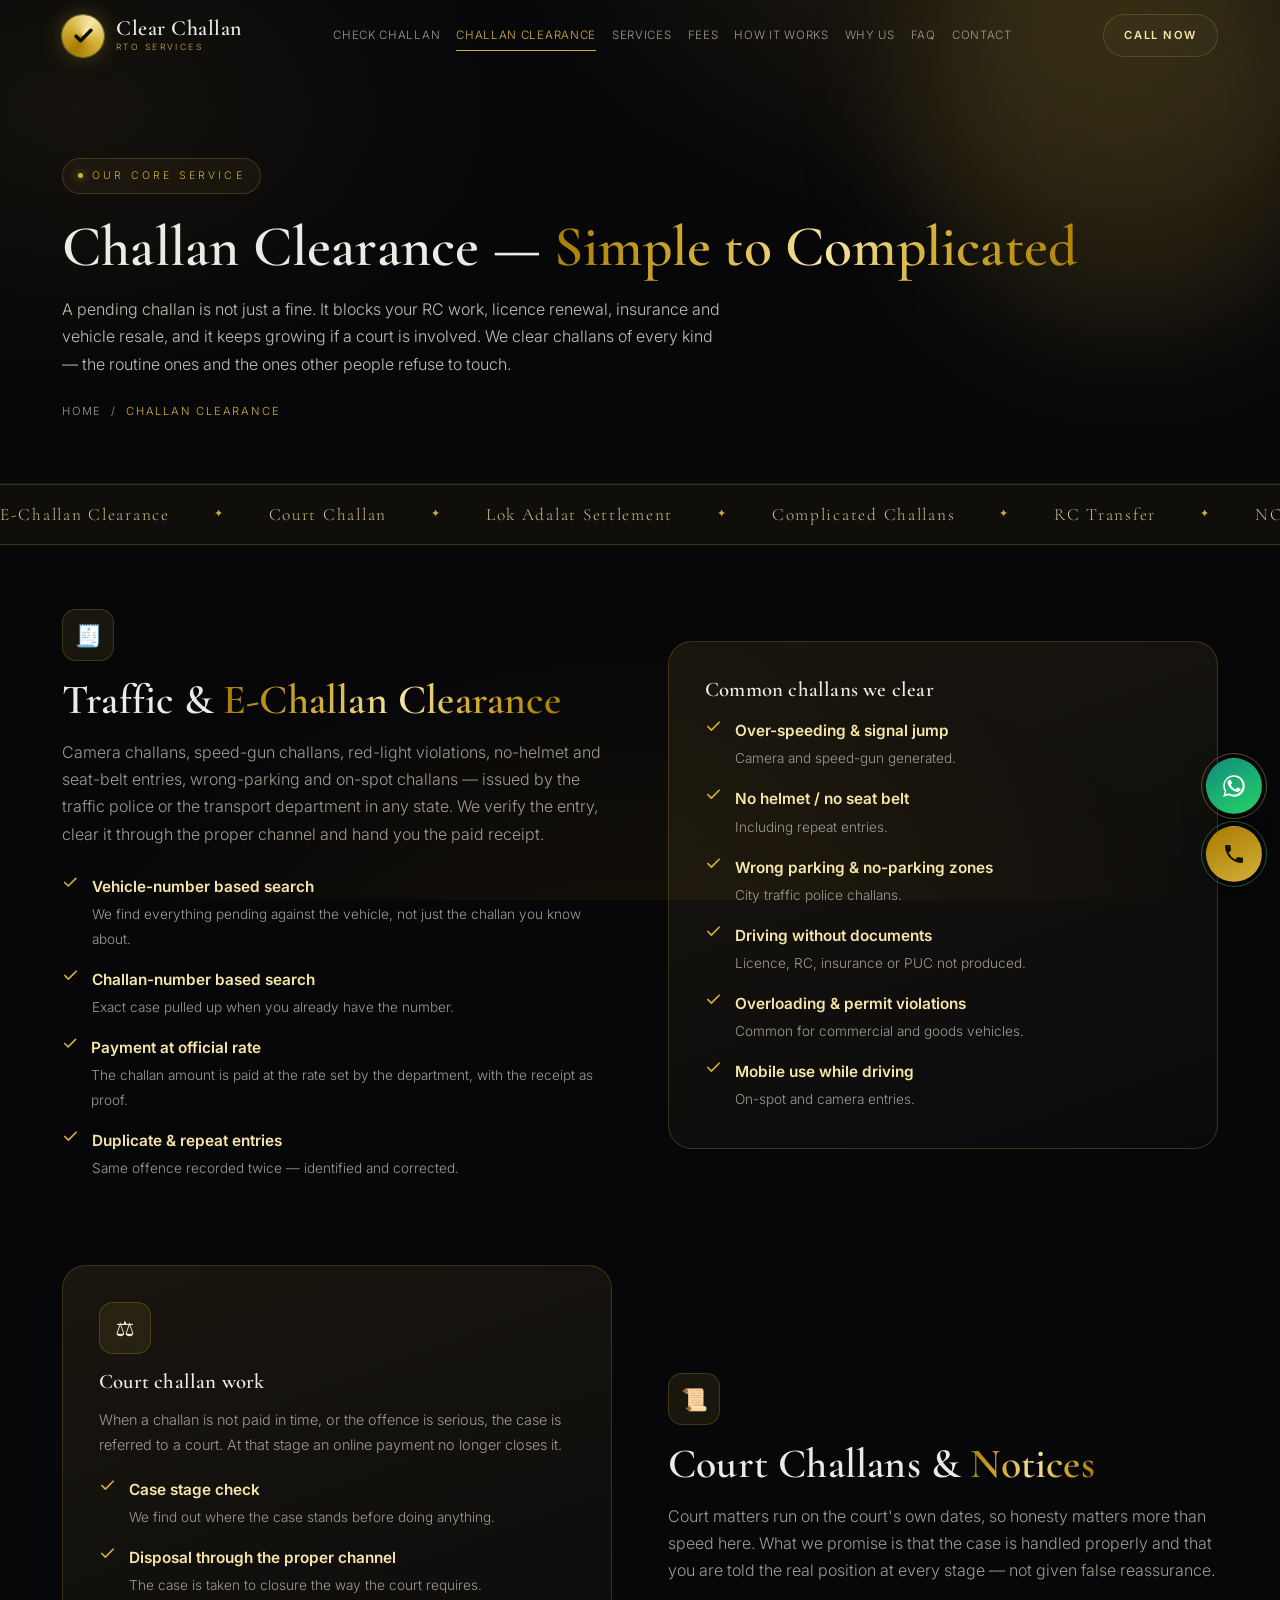
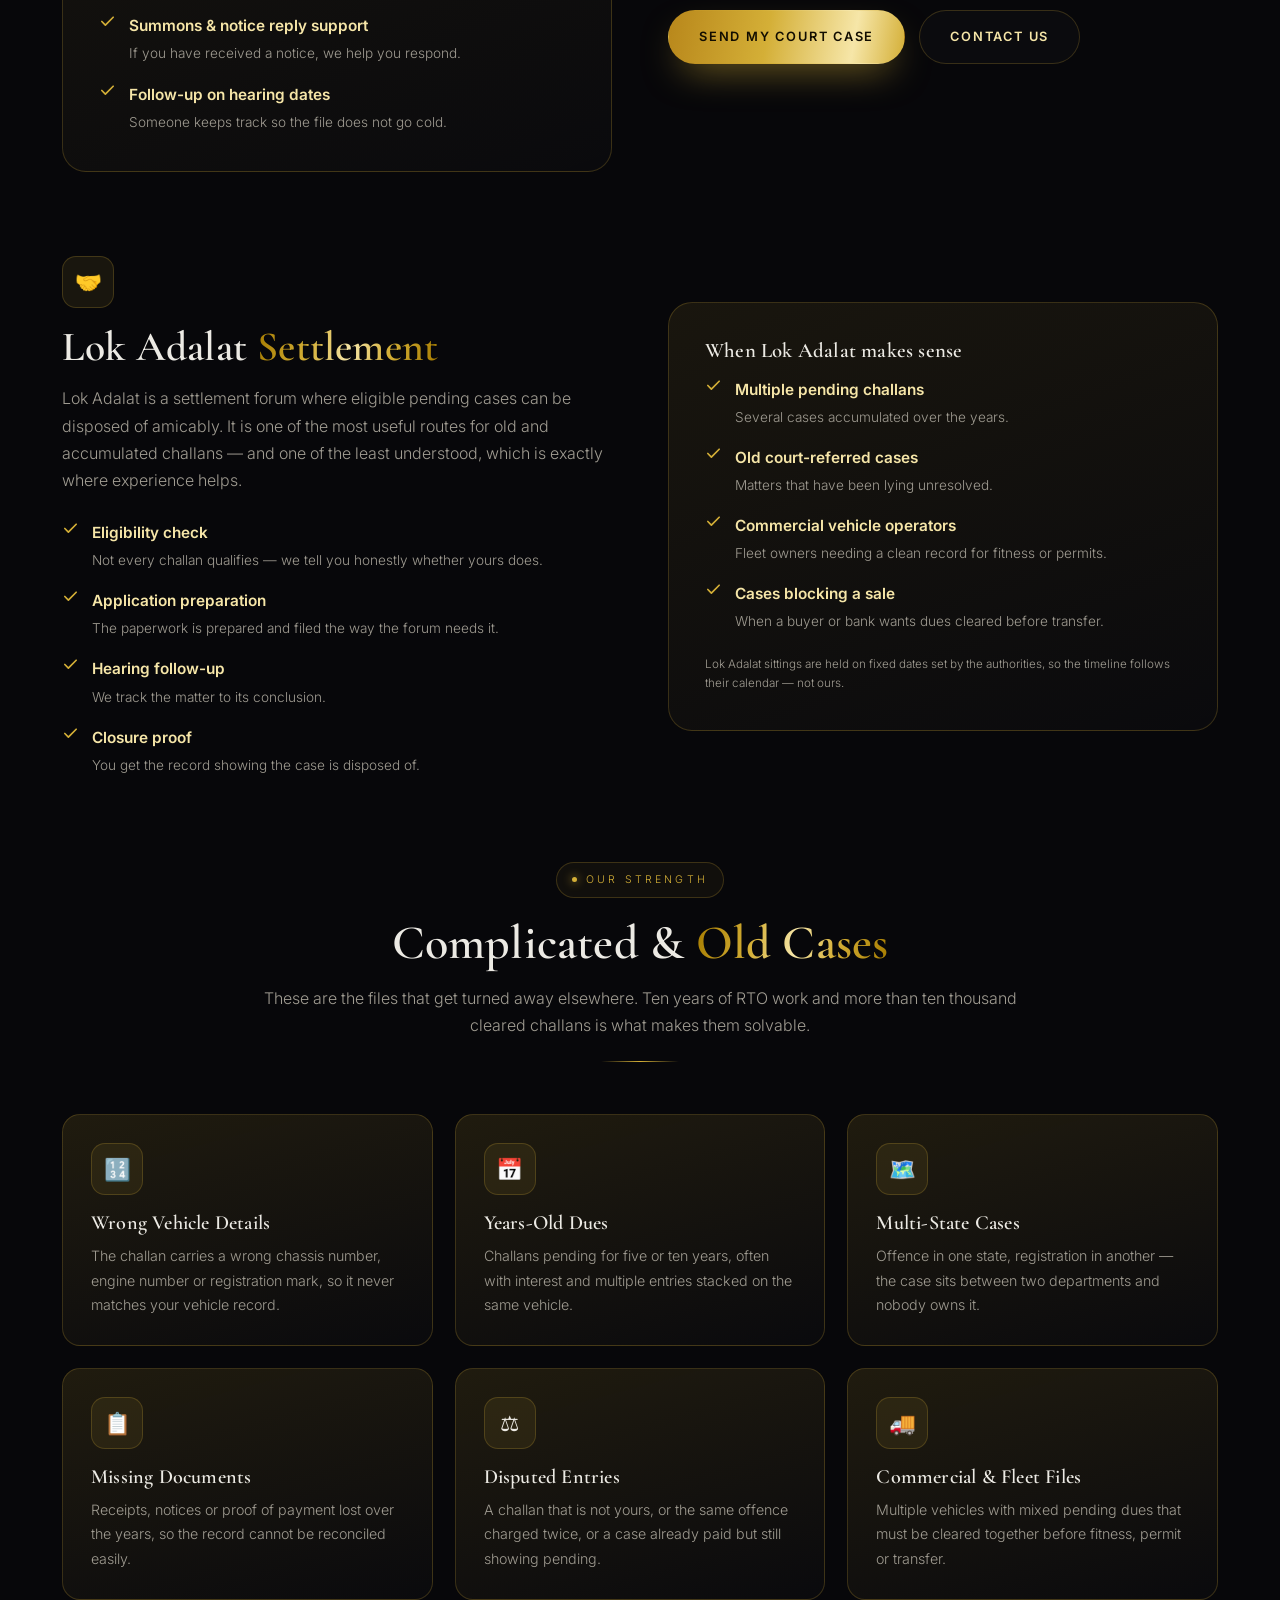
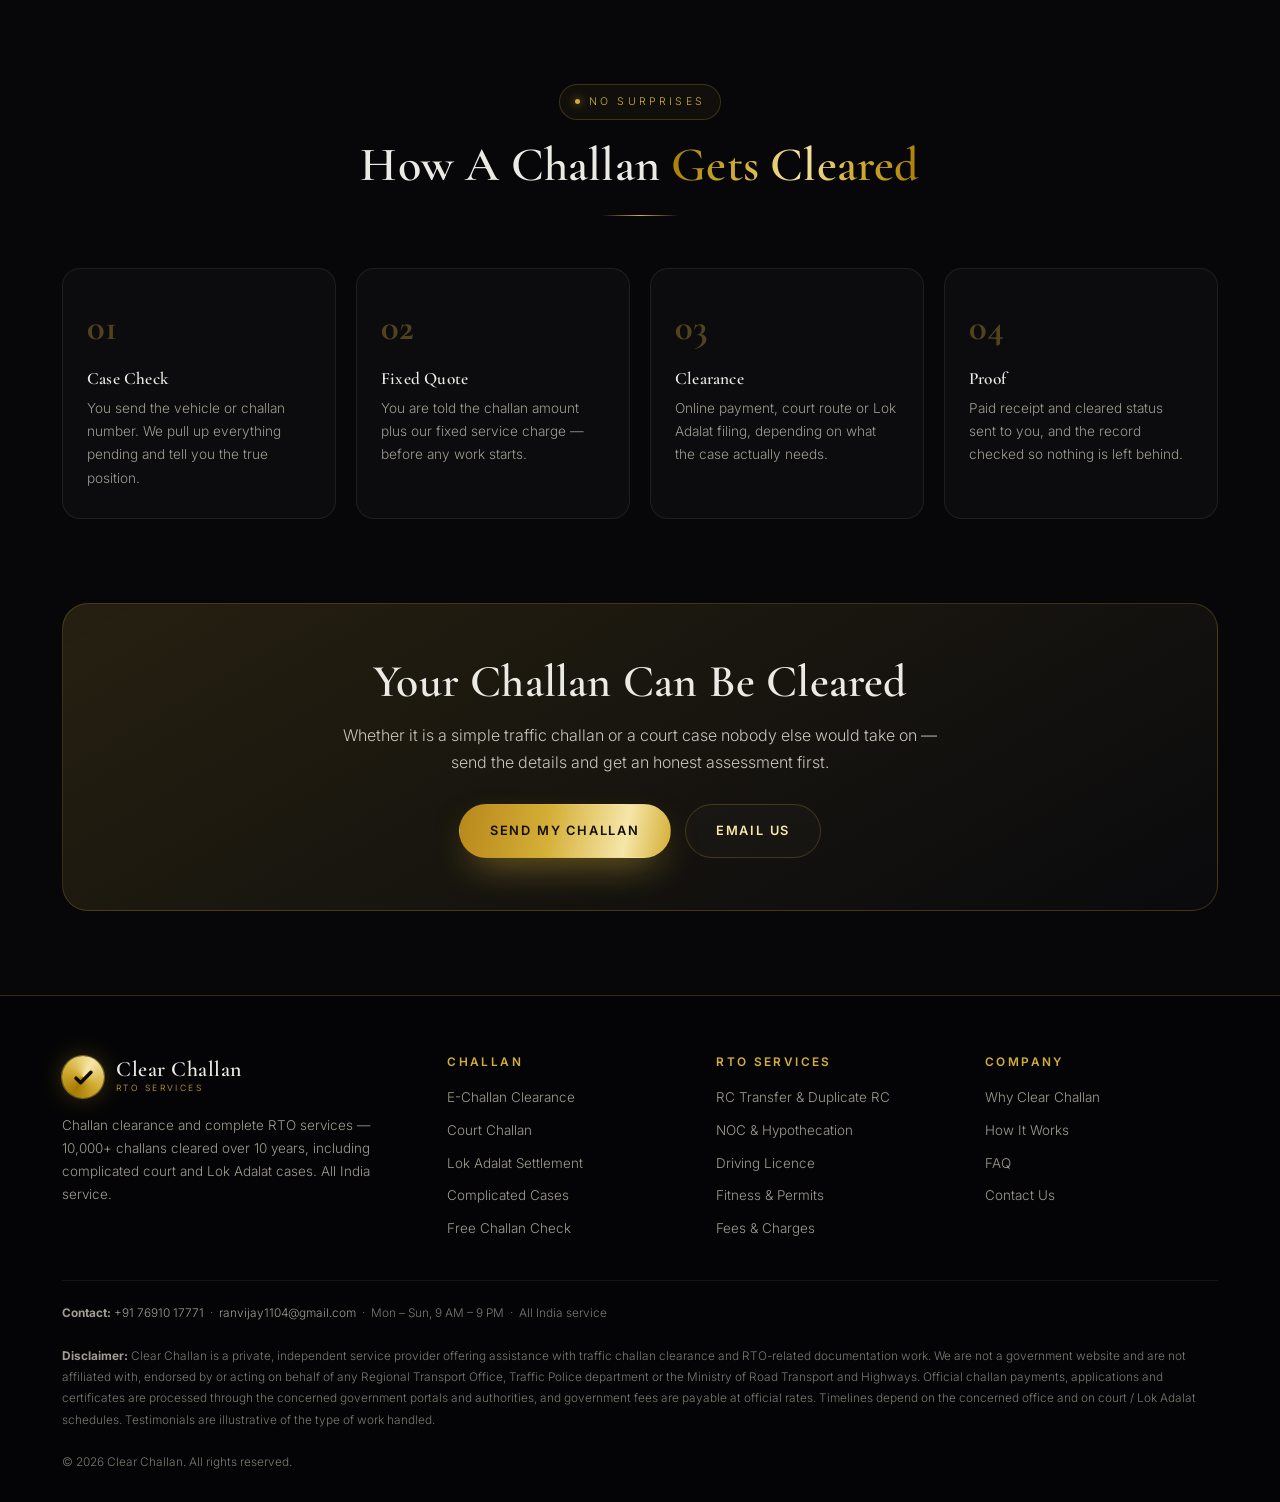
==== challan-clearance.html @ 5da93c41 "Add files via upload" ====
<!DOCTYPE html>
<html lang="en">
<head>
<meta charset="UTF-8" />
<meta name="viewport" content="width=device-width, initial-scale=1.0" />
<title>Challan Clearance — E-Challan, Court & Lok Adalat Challans | Clear Challan</title>
<meta name="description" content="Challan clearance specialists: traffic e-challan, court challans, Lok Adalat settlement and complicated old or multi-state challans. 10,000+ challans cleared over 10 years. All India service." />
<link rel="preconnect" href="https://fonts.googleapis.com">
<link rel="preconnect" href="https://fonts.gstatic.com" crossorigin>
<link href="https://fonts.googleapis.com/css2?family=Cormorant+Garamond:wght@500;600;700&family=Inter:wght@300;400;500;600;700&display=swap" rel="stylesheet">
<link rel="icon" href="data:image/svg+xml,<svg xmlns='http://www.w3.org/2000/svg' viewBox='0 0 100 100'><circle cx='50' cy='50' r='46' fill='%23d4af37'/><path d='M28 52l15 15 29-32' stroke='%230d0a00' stroke-width='11' fill='none' stroke-linecap='round' stroke-linejoin='round'/></svg>">
<link rel="stylesheet" href="style.css">
<script>document.documentElement.classList.add('js');</script>
</head>
<body>

<header id="top">
  <div class="wrap nav">
    <a class="brand" href="index.html" aria-label="Clear Challan home">
      <div class="seal"><svg viewBox="0 0 24 24" aria-hidden="true"><path d="M4.2 12.7l4.8 4.8L19.8 6.5" stroke="#0d0a00" stroke-width="3.6" fill="none" stroke-linecap="round" stroke-linejoin="round"/></svg></div>
      <div><b>Clear Challan</b><small>RTO Services</small></div>
    </a>
    <nav class="nav-links" id="menu"><a href="check-challan.html">Check Challan</a><a href="challan-clearance.html" class="active">Challan Clearance</a><a href="services.html">Services</a><a href="fees.html">Fees</a><a href="how-it-works.html">How It Works</a><a href="why-us.html">Why Us</a><a href="faq.html">FAQ</a><a href="contact.html">Contact</a></nav>
    <div class="nav-cta">
      <a class="btn btn-ghost btn-sm" href="tel:+917691017771">Call Now</a>
      <button class="burger" id="burger" aria-label="Open menu" aria-expanded="false"><span></span><span></span><span></span></button>
    </div>
  </div>
</header>

<section class="page-head">
  <div class="orb a"></div>
  <div class="wrap">
    <span class="eyebrow rv"><i></i>Our Core Service</span>
    <h1 class="rv d1">Challan Clearance — <span class="gold">Simple to Complicated</span></h1>
    <p class="rv d2">A pending challan is not just a fine. It blocks your RC work, licence renewal, insurance and vehicle resale, and it keeps growing if a court is involved. We clear challans of every kind — the routine ones and the ones other people refuse to touch.</p>
    <div class="crumb rv d3"><a href="index.html">Home</a> / <span>Challan Clearance</span></div>
  </div>
</section>
<div class="marquee"><div class="marquee-track"><span>E-Challan Clearance</span><span>Court Challan</span><span>Lok Adalat Settlement</span><span>Complicated Challans</span><span>RC Transfer</span><span>NOC</span><span>Hypothecation Removal</span><span>DL Renewal</span><span>HSRP</span><span>Fitness</span><span>Permits</span><span>Address Change</span><span>Duplicate RC</span><span>Fancy Number</span><span>Road Tax</span><span>E-Challan Clearance</span><span>Court Challan</span><span>Lok Adalat Settlement</span><span>Complicated Challans</span><span>RC Transfer</span><span>NOC</span><span>Hypothecation Removal</span><span>DL Renewal</span><span>HSRP</span><span>Fitness</span><span>Permits</span><span>Address Change</span><span>Duplicate RC</span><span>Fancy Number</span><span>Road Tax</span></div></div>

<section id="traffic" style="padding-top:64px">
  <div class="wrap split">
    <div class="rv">
      <div class="ico">&#129534;</div>
      <h2 style="font-size:clamp(1.7rem,3.8vw,2.6rem);margin:14px 0 14px">Traffic &amp; <span class="gold">E-Challan Clearance</span></h2>
      <p style="color:var(--muted)">Camera challans, speed-gun challans, red-light violations, no-helmet and seat-belt entries, wrong-parking and on-spot challans — issued by the traffic police or the transport department in any state. We verify the entry, clear it through the proper channel and hand you the paid receipt.</p>
      <ul class="tick" style="margin-top:26px">
        <li><svg width="17" height="17" viewBox="0 0 24 24" fill="none"><path d="M20 6L9 17l-5-5" stroke="#d4af37" stroke-width="2.4" stroke-linecap="round" stroke-linejoin="round"/></svg><div><b>Vehicle-number based search</b><span>We find everything pending against the vehicle, not just the challan you know about.</span></div></li>
        <li><svg width="17" height="17" viewBox="0 0 24 24" fill="none"><path d="M20 6L9 17l-5-5" stroke="#d4af37" stroke-width="2.4" stroke-linecap="round" stroke-linejoin="round"/></svg><div><b>Challan-number based search</b><span>Exact case pulled up when you already have the number.</span></div></li>
        <li><svg width="17" height="17" viewBox="0 0 24 24" fill="none"><path d="M20 6L9 17l-5-5" stroke="#d4af37" stroke-width="2.4" stroke-linecap="round" stroke-linejoin="round"/></svg><div><b>Payment at official rate</b><span>The challan amount is paid at the rate set by the department, with the receipt as proof.</span></div></li>
        <li><svg width="17" height="17" viewBox="0 0 24 24" fill="none"><path d="M20 6L9 17l-5-5" stroke="#d4af37" stroke-width="2.4" stroke-linecap="round" stroke-linejoin="round"/></svg><div><b>Duplicate &amp; repeat entries</b><span>Same offence recorded twice — identified and corrected.</span></div></li>
      </ul>
    </div>
    <div class="panel rv d1">
      <h3 style="font-size:1.3rem;margin-bottom:16px">Common challans we clear</h3>
      <ul class="tick">
        <li><svg width="17" height="17" viewBox="0 0 24 24" fill="none"><path d="M20 6L9 17l-5-5" stroke="#d4af37" stroke-width="2.4" stroke-linecap="round" stroke-linejoin="round"/></svg><div><b>Over-speeding &amp; signal jump</b><span>Camera and speed-gun generated.</span></div></li>
        <li><svg width="17" height="17" viewBox="0 0 24 24" fill="none"><path d="M20 6L9 17l-5-5" stroke="#d4af37" stroke-width="2.4" stroke-linecap="round" stroke-linejoin="round"/></svg><div><b>No helmet / no seat belt</b><span>Including repeat entries.</span></div></li>
        <li><svg width="17" height="17" viewBox="0 0 24 24" fill="none"><path d="M20 6L9 17l-5-5" stroke="#d4af37" stroke-width="2.4" stroke-linecap="round" stroke-linejoin="round"/></svg><div><b>Wrong parking &amp; no-parking zones</b><span>City traffic police challans.</span></div></li>
        <li><svg width="17" height="17" viewBox="0 0 24 24" fill="none"><path d="M20 6L9 17l-5-5" stroke="#d4af37" stroke-width="2.4" stroke-linecap="round" stroke-linejoin="round"/></svg><div><b>Driving without documents</b><span>Licence, RC, insurance or PUC not produced.</span></div></li>
        <li><svg width="17" height="17" viewBox="0 0 24 24" fill="none"><path d="M20 6L9 17l-5-5" stroke="#d4af37" stroke-width="2.4" stroke-linecap="round" stroke-linejoin="round"/></svg><div><b>Overloading &amp; permit violations</b><span>Common for commercial and goods vehicles.</span></div></li>
        <li><svg width="17" height="17" viewBox="0 0 24 24" fill="none"><path d="M20 6L9 17l-5-5" stroke="#d4af37" stroke-width="2.4" stroke-linecap="round" stroke-linejoin="round"/></svg><div><b>Mobile use while driving</b><span>On-spot and camera entries.</span></div></li>
      </ul>
    </div>
  </div>
</section>

<section id="court" style="padding-top:0">
  <div class="wrap split">
    <div class="panel rv">
      <div class="ico">&#9878;&#65039;</div>
      <h3 style="font-size:1.3rem;margin-bottom:14px">Court challan work</h3>
      <p style="color:var(--muted);font-size:.9rem">When a challan is not paid in time, or the offence is serious, the case is referred to a court. At that stage an online payment no longer closes it.</p>
      <ul class="tick" style="margin-top:20px">
        <li><svg width="17" height="17" viewBox="0 0 24 24" fill="none"><path d="M20 6L9 17l-5-5" stroke="#d4af37" stroke-width="2.4" stroke-linecap="round" stroke-linejoin="round"/></svg><div><b>Case stage check</b><span>We find out where the case stands before doing anything.</span></div></li>
        <li><svg width="17" height="17" viewBox="0 0 24 24" fill="none"><path d="M20 6L9 17l-5-5" stroke="#d4af37" stroke-width="2.4" stroke-linecap="round" stroke-linejoin="round"/></svg><div><b>Disposal through the proper channel</b><span>The case is taken to closure the way the court requires.</span></div></li>
        <li><svg width="17" height="17" viewBox="0 0 24 24" fill="none"><path d="M20 6L9 17l-5-5" stroke="#d4af37" stroke-width="2.4" stroke-linecap="round" stroke-linejoin="round"/></svg><div><b>Summons &amp; notice reply support</b><span>If you have received a notice, we help you respond.</span></div></li>
        <li><svg width="17" height="17" viewBox="0 0 24 24" fill="none"><path d="M20 6L9 17l-5-5" stroke="#d4af37" stroke-width="2.4" stroke-linecap="round" stroke-linejoin="round"/></svg><div><b>Follow-up on hearing dates</b><span>Someone keeps track so the file does not go cold.</span></div></li>
      </ul>
    </div>
    <div class="rv d1">
      <div class="ico">&#128220;</div>
      <h2 style="font-size:clamp(1.7rem,3.8vw,2.6rem);margin:14px 0 14px">Court Challans &amp; <span class="gold">Notices</span></h2>
      <p style="color:var(--muted)">Court matters run on the court's own dates, so honesty matters more than speed here. What we promise is that the case is handled properly and that you are told the real position at every stage — not given false reassurance.</p>
      <div style="display:flex;flex-wrap:wrap;gap:14px;margin-top:26px">
        <a class="btn btn-gold" href="https://wa.me/917691017771?text=Hi%2C%20I%20have%20a%20court%20challan%20case.%20Details%3A" target="_blank" rel="noopener">Send My Court Case</a>
        <a class="btn btn-ghost" href="contact.html">Contact Us</a>
      </div>
    </div>
  </div>
</section>

<section id="lokadalat" style="padding-top:0">
  <div class="wrap split">
    <div class="rv">
      <div class="ico">&#129309;</div>
      <h2 style="font-size:clamp(1.7rem,3.8vw,2.6rem);margin:14px 0 14px">Lok Adalat <span class="gold">Settlement</span></h2>
      <p style="color:var(--muted)">Lok Adalat is a settlement forum where eligible pending cases can be disposed of amicably. It is one of the most useful routes for old and accumulated challans — and one of the least understood, which is exactly where experience helps.</p>
      <ul class="tick" style="margin-top:26px">
        <li><svg width="17" height="17" viewBox="0 0 24 24" fill="none"><path d="M20 6L9 17l-5-5" stroke="#d4af37" stroke-width="2.4" stroke-linecap="round" stroke-linejoin="round"/></svg><div><b>Eligibility check</b><span>Not every challan qualifies — we tell you honestly whether yours does.</span></div></li>
        <li><svg width="17" height="17" viewBox="0 0 24 24" fill="none"><path d="M20 6L9 17l-5-5" stroke="#d4af37" stroke-width="2.4" stroke-linecap="round" stroke-linejoin="round"/></svg><div><b>Application preparation</b><span>The paperwork is prepared and filed the way the forum needs it.</span></div></li>
        <li><svg width="17" height="17" viewBox="0 0 24 24" fill="none"><path d="M20 6L9 17l-5-5" stroke="#d4af37" stroke-width="2.4" stroke-linecap="round" stroke-linejoin="round"/></svg><div><b>Hearing follow-up</b><span>We track the matter to its conclusion.</span></div></li>
        <li><svg width="17" height="17" viewBox="0 0 24 24" fill="none"><path d="M20 6L9 17l-5-5" stroke="#d4af37" stroke-width="2.4" stroke-linecap="round" stroke-linejoin="round"/></svg><div><b>Closure proof</b><span>You get the record showing the case is disposed of.</span></div></li>
      </ul>
    </div>
    <div class="panel rv d1">
      <h3 style="font-size:1.3rem;margin-bottom:14px">When Lok Adalat makes sense</h3>
      <ul class="tick">
        <li><svg width="17" height="17" viewBox="0 0 24 24" fill="none"><path d="M20 6L9 17l-5-5" stroke="#d4af37" stroke-width="2.4" stroke-linecap="round" stroke-linejoin="round"/></svg><div><b>Multiple pending challans</b><span>Several cases accumulated over the years.</span></div></li>
        <li><svg width="17" height="17" viewBox="0 0 24 24" fill="none"><path d="M20 6L9 17l-5-5" stroke="#d4af37" stroke-width="2.4" stroke-linecap="round" stroke-linejoin="round"/></svg><div><b>Old court-referred cases</b><span>Matters that have been lying unresolved.</span></div></li>
        <li><svg width="17" height="17" viewBox="0 0 24 24" fill="none"><path d="M20 6L9 17l-5-5" stroke="#d4af37" stroke-width="2.4" stroke-linecap="round" stroke-linejoin="round"/></svg><div><b>Commercial vehicle operators</b><span>Fleet owners needing a clean record for fitness or permits.</span></div></li>
        <li><svg width="17" height="17" viewBox="0 0 24 24" fill="none"><path d="M20 6L9 17l-5-5" stroke="#d4af37" stroke-width="2.4" stroke-linecap="round" stroke-linejoin="round"/></svg><div><b>Cases blocking a sale</b><span>When a buyer or bank wants dues cleared before transfer.</span></div></li>
      </ul>
      <p class="note" style="text-align:left;margin-top:20px">Lok Adalat sittings are held on fixed dates set by the authorities, so the timeline follows their calendar — not ours.</p>
    </div>
  </div>
</section>

<section id="complicated" style="padding-top:0">
  <div class="wrap">
    <div class="sec-head rv">
      <span class="eyebrow"><i></i>Our Strength</span>
      <h2>Complicated &amp; <span class="gold">Old Cases</span></h2>
      <p>These are the files that get turned away elsewhere. Ten years of RTO work and more than ten thousand cleared challans is what makes them solvable.</p>
      <div class="rule"></div>
    </div>
    <div class="grid g3">
      <div class="card spot rv"><div class="ico">&#128290;</div><h3>Wrong Vehicle Details</h3><p>The challan carries a wrong chassis number, engine number or registration mark, so it never matches your vehicle record.</p></div>
      <div class="card spot rv d1"><div class="ico">&#128197;</div><h3>Years-Old Dues</h3><p>Challans pending for five or ten years, often with interest and multiple entries stacked on the same vehicle.</p></div>
      <div class="card spot rv d2"><div class="ico">&#128506;&#65039;</div><h3>Multi-State Cases</h3><p>Offence in one state, registration in another — the case sits between two departments and nobody owns it.</p></div>
      <div class="card spot rv"><div class="ico">&#128203;</div><h3>Missing Documents</h3><p>Receipts, notices or proof of payment lost over the years, so the record cannot be reconciled easily.</p></div>
      <div class="card spot rv d1"><div class="ico">&#9878;&#65039;</div><h3>Disputed Entries</h3><p>A challan that is not yours, or the same offence charged twice, or a case already paid but still showing pending.</p></div>
      <div class="card spot rv d2"><div class="ico">&#128666;</div><h3>Commercial &amp; Fleet Files</h3><p>Multiple vehicles with mixed pending dues that must be cleared together before fitness, permit or transfer.</p></div>
    </div>
  </div>
</section>

<section style="padding-top:0">
  <div class="wrap">
    <div class="sec-head rv">
      <span class="eyebrow"><i></i>No Surprises</span>
      <h2>How A Challan <span class="gold">Gets Cleared</span></h2>
      <div class="rule"></div>
    </div>
    <div class="steps">
      <div class="step rv"><h4>Case Check</h4><p>You send the vehicle or challan number. We pull up everything pending and tell you the true position.</p></div>
      <div class="step rv d1"><h4>Fixed Quote</h4><p>You are told the challan amount plus our fixed service charge — before any work starts.</p></div>
      <div class="step rv d2"><h4>Clearance</h4><p>Online payment, court route or Lok Adalat filing, depending on what the case actually needs.</p></div>
      <div class="step rv d3"><h4>Proof</h4><p>Paid receipt and cleared status sent to you, and the record checked so nothing is left behind.</p></div>
    </div>
  </div>
</section>


<section style="padding-top:0">
  <div class="wrap">
    <div class="band rv">
      <h2>Your Challan Can Be Cleared</h2>
      <p>Whether it is a simple traffic challan or a court case nobody else would take on — send the details and get an honest assessment first.</p>
      <div class="band-actions"><a class="btn btn-gold" href="https://wa.me/917691017771?text=Hi%2C%20I%20need%20a%20challan%20cleared.%20Details%3A" target="_blank" rel="noopener">Send My Challan</a><a class="btn btn-ghost" href="mailto:ranvijay1104@gmail.com">Email Us</a></div>
    </div>
  </div>
</section>

<div class="floats">
  <a class="fbtn wa" href="https://wa.me/917691017771" target="_blank" rel="noopener" aria-label="WhatsApp" title="WhatsApp us">
    <svg width="26" height="26" viewBox="0 0 24 24" fill="#fff"><path d="M17.47 14.38c-.3-.15-1.76-.87-2.03-.97-.27-.1-.47-.15-.67.15-.2.3-.77.97-.95 1.17-.17.2-.35.22-.65.07-.3-.15-1.26-.46-2.4-1.48-.89-.79-1.49-1.77-1.66-2.07-.17-.3-.02-.46.13-.61.15-.15.33-.4.5-.6.16-.2.22-.33.33-.55.11-.22.05-.41-.03-.56-.07-.15-.67-1.61-.92-2.2-.24-.58-.49-.5-.67-.51h-.57c-.2 0-.52.07-.79.37-.27.3-1.04 1.02-1.04 2.48 0 1.46 1.06 2.87 1.21 3.07.15.2 2.09 3.2 5.07 4.48.71.31 1.26.49 1.69.62.71.23 1.36.2 1.87.12.57-.09 1.76-.72 2.01-1.41.25-.7.25-1.29.17-1.41-.07-.13-.27-.2-.57-.35zM12.04 2C6.58 2 2.13 6.45 2.13 11.91c0 1.75.46 3.46 1.32 4.96L2 22l5.25-1.38c1.45.79 3.08 1.21 4.79 1.21 5.46 0 9.91-4.45 9.91-9.91S17.5 2 12.04 2zm0 18.13c-1.55 0-3.07-.42-4.4-1.2l-.32-.19-3.26.86.87-3.18-.21-.33a8.19 8.19 0 01-1.26-4.38c0-4.54 3.7-8.23 8.24-8.23 4.54 0 8.23 3.69 8.23 8.23 0 4.54-3.69 8.22-8.23 8.22z"/></svg>
  </a>
  <a class="fbtn call" href="tel:+917691017771" aria-label="Call" title="Call us">
    <svg width="24" height="24" viewBox="0 0 24 24" fill="#1a1300"><path d="M6.62 10.79a15.05 15.05 0 006.59 6.59l2.2-2.2c.27-.27.67-.36 1.02-.24 1.12.37 2.33.57 3.57.57.55 0 1 .45 1 1V20c0 .55-.45 1-1 1-9.39 0-17-7.61-17-17 0-.55.45-1 1-1h3.5c.55 0 1 .45 1 1 0 1.25.2 2.45.57 3.57.11.35.03.74-.25 1.02l-2.2 2.2z"/></svg>
  </a>
</div>
<footer>
  <div class="wrap">
    <div class="f-grid">
      <div>
        <a class="brand" href="index.html" style="margin-bottom:16px">
          <div class="seal"><svg viewBox="0 0 24 24" aria-hidden="true"><path d="M4.2 12.7l4.8 4.8L19.8 6.5" stroke="#0d0a00" stroke-width="3.6" fill="none" stroke-linecap="round" stroke-linejoin="round"/></svg></div>
          <div><b>Clear Challan</b><small>RTO Services</small></div>
        </a>
        <p>Challan clearance and complete RTO services — 10,000+ challans cleared over 10 years, including complicated court and Lok Adalat cases. All India service.</p>
      </div>
      <div>
        <h4>Challan</h4>
        <ul>
          <li><a href="challan-clearance.html">E-Challan Clearance</a></li>
          <li><a href="challan-clearance.html#court">Court Challan</a></li>
          <li><a href="challan-clearance.html#lokadalat">Lok Adalat Settlement</a></li>
          <li><a href="challan-clearance.html#complicated">Complicated Cases</a></li>
          <li><a href="check-challan.html">Free Challan Check</a></li>
        </ul>
      </div>
      <div>
        <h4>RTO Services</h4>
        <ul>
          <li><a href="services.html#rc">RC Transfer &amp; Duplicate RC</a></li>
          <li><a href="services.html#noc">NOC &amp; Hypothecation</a></li>
          <li><a href="services.html#dl">Driving Licence</a></li>
          <li><a href="services.html#commercial">Fitness &amp; Permits</a></li>
          <li><a href="fees.html">Fees &amp; Charges</a></li>
        </ul>
      </div>
      <div>
        <h4>Company</h4>
        <ul>
          <li><a href="why-us.html">Why Clear Challan</a></li>
          <li><a href="how-it-works.html">How It Works</a></li>
          <li><a href="faq.html">FAQ</a></li>
          <li><a href="contact.html">Contact Us</a></li>
        </ul>
      </div>
    </div>
    <div class="disc">
      <b>Contact:</b> <a href="tel:+917691017771" style="color:#a09c92">+91 76910 17771</a> &nbsp;·&nbsp;
      <a href="mailto:ranvijay1104@gmail.com" style="color:#a09c92">ranvijay1104@gmail.com</a> &nbsp;·&nbsp; Mon – Sun, 9 AM – 9 PM &nbsp;·&nbsp; All India service
      <br><br>
      <b>Disclaimer:</b> Clear Challan is a private, independent service provider offering assistance with traffic challan
      clearance and RTO-related documentation work. We are not a government website and are not affiliated with, endorsed by
      or acting on behalf of any Regional Transport Office, Traffic Police department or the Ministry of Road Transport and
      Highways. Official challan payments, applications and certificates are processed through the concerned government
      portals and authorities, and government fees are payable at official rates. Timelines depend on the concerned office
      and on court / Lok Adalat schedules. Testimonials are illustrative of the type of work handled.
      <br><br>
      &copy; <span id="yr">2026</span> Clear Challan. All rights reserved.
    </div>
  </div>
</footer>
<script>
document.documentElement.classList.add('js');
</script>
<script>
(function(){
  var y=document.getElementById('yr'); if(y){y.textContent=new Date().getFullYear();}
  var hd=document.getElementById('top');
  function onScroll(){ if(!hd) return; if(window.scrollY>40){hd.classList.add('stuck');}else{hd.classList.remove('stuck');} }
  onScroll(); window.addEventListener('scroll',onScroll,{passive:true});

  var burger=document.getElementById('burger'), menu=document.getElementById('menu');
  if(burger && menu){
    burger.addEventListener('click',function(e){
      e.preventDefault(); e.stopPropagation();
      var open=menu.classList.toggle('open');
      burger.classList.toggle('on',open);
      burger.setAttribute('aria-expanded',open?'true':'false');
    });
  }

  var els=document.querySelectorAll('.rv');
  if('IntersectionObserver' in window){
    var io=new IntersectionObserver(function(en){
      en.forEach(function(e){ if(e.isIntersecting){ e.target.classList.add('in'); io.unobserve(e.target);} });
    },{threshold:.12,rootMargin:'0px 0px -40px 0px'});
    Array.prototype.forEach.call(els,function(el){io.observe(el);});
  } else {
    Array.prototype.forEach.call(els,function(el){el.classList.add('in');});
  }

  function animateCount(el){
    var target=parseInt(el.getAttribute('data-count'),10)||0;
    var suffix=el.getAttribute('data-suffix')||'';
    var dur=1700,start=null;
    function step(ts){
      if(!start) start=ts;
      var p=Math.min((ts-start)/dur,1), eased=1-Math.pow(1-p,3);
      el.textContent=Math.floor(eased*target).toLocaleString('en-IN')+suffix;
      if(p<1){requestAnimationFrame(step);} else {el.textContent=target.toLocaleString('en-IN')+suffix;}
    }
    requestAnimationFrame(step);
  }
  var counted=false;
  function checkCounters(){
    if(counted) return;
    var first=document.querySelector('[data-count]'); if(!first) return;
    if(first.getBoundingClientRect().top < window.innerHeight-60){
      counted=true;
      Array.prototype.forEach.call(document.querySelectorAll('[data-count]'),animateCount);
    }
  }
  checkCounters(); window.addEventListener('scroll',checkCounters,{passive:true}); window.addEventListener('load',checkCounters);

  Array.prototype.forEach.call(document.querySelectorAll('.qa button'),function(b){
    b.addEventListener('click',function(){
      var item=b.parentNode, wasOpen=item.classList.contains('open');
      Array.prototype.forEach.call(document.querySelectorAll('.qa'),function(q){q.classList.remove('open');});
      if(!wasOpen) item.classList.add('open');
    });
  });

  var cbtn=document.getElementById('checkBtn'), cinp=document.getElementById('checkVno');
  function runCheck(){
    var v=(cinp.value||'').trim();
    if(v.length<4){ cinp.focus(); cinp.style.borderColor='#ff9d9d'; return; }
    cinp.style.borderColor='';
    var t='*Free Challan Check Request*%0A%0AVehicle / Challan Number: '+encodeURIComponent(v)+'%0A%0APlease check the pending challans and send me the details.';
    window.open('https://wa.me/917691017771?text='+t,'_blank');
  }
  if(cbtn&&cinp){
    cbtn.addEventListener('click',runCheck);
    cinp.addEventListener('keydown',function(e){ if(e.key==='Enter'){e.preventDefault();runCheck();} });
    cinp.addEventListener('input',function(){cinp.style.borderColor='';});
  }

  var form=document.getElementById('inquiryForm');
  if(form){
    var msg=document.getElementById('formMsg');
    form.addEventListener('submit',function(e){
      e.preventDefault();
      var name=(document.getElementById('name').value||'').trim();
      var phone=(document.getElementById('phone').value||'').trim();
      var vno=(document.getElementById('vno').value||'').trim();
      var service=document.getElementById('service').value;
      var body=(document.getElementById('msg').value||'').trim();
      if(!name || phone.replace(/\D/g,'').length<10){
        msg.style.color='#ff9d9d';
        msg.textContent='Please enter your name and a valid 10-digit mobile number.';
        return;
      }
      var text='*New Enquiry - Clear Challan*%0A%0A*Name:* '+encodeURIComponent(name)+'%0A*Mobile:* '+encodeURIComponent(phone)+
               '%0A*Vehicle/Challan No:* '+encodeURIComponent(vno||'-')+'%0A*Service:* '+encodeURIComponent(service)+
               '%0A*Details:* '+encodeURIComponent(body||'-');
      msg.style.color='';
      msg.textContent='Opening WhatsApp with your details ready to send...';
      window.open('https://wa.me/917691017771?text='+text,'_blank');
      form.reset();
    });
  }
})();
</script>
</body>
</html>
---- style.css ----
/* ================= CLEAR CHALLAN — SHARED STYLESHEET ================= */
:root{
  --black:#07070a; --ink:#0c0c10; --ink-2:#12121a;
  --gold:#d4af37; --gold-2:#f6e6a8; --gold-3:#a67c00;
  --line:rgba(212,175,55,.22); --txt:#eceae4; --muted:#a09c92;
  --radius:18px; --shadow:0 26px 60px -22px rgba(0,0,0,.85); --maxw:1200px;
}
*{margin:0;padding:0;box-sizing:border-box}
html{scroll-behavior:smooth;-webkit-text-size-adjust:100%}
body{background:var(--black);color:var(--txt);font-family:'Inter',system-ui,-apple-system,'Segoe UI',sans-serif;font-weight:300;line-height:1.7;overflow-x:hidden}
body::before{content:"";position:fixed;inset:0;z-index:-2;pointer-events:none;
  background:radial-gradient(900px 520px at 82% -8%,rgba(212,175,55,.14),transparent 62%),
             radial-gradient(760px 480px at 6% 12%,rgba(212,175,55,.07),transparent 60%),
             radial-gradient(1000px 700px at 50% 118%,rgba(166,124,0,.12),transparent 62%)}
body::after{content:"";position:fixed;inset:0;z-index:-1;pointer-events:none;opacity:.5;
  background-image:linear-gradient(rgba(255,255,255,.018) 1px,transparent 1px),linear-gradient(90deg,rgba(255,255,255,.018) 1px,transparent 1px);
  background-size:64px 64px;
  mask-image:radial-gradient(circle at 50% 30%,#000 20%,transparent 78%);
  -webkit-mask-image:radial-gradient(circle at 50% 30%,#000 20%,transparent 78%)}
h1,h2,h3,h4,.serif{font-family:'Cormorant Garamond',Georgia,serif;font-weight:600;line-height:1.15;letter-spacing:.2px}
a{color:inherit;text-decoration:none}
img{max-width:100%;display:block}
.wrap{width:100%;max-width:var(--maxw);margin:0 auto;padding:0 22px}
.gold{background:linear-gradient(100deg,var(--gold-3),var(--gold) 30%,var(--gold-2) 52%,var(--gold) 72%,var(--gold-3));-webkit-background-clip:text;background-clip:text;color:transparent}
.eyebrow{display:inline-flex;align-items:center;gap:9px;font-size:.66rem;letter-spacing:.3em;text-transform:uppercase;color:var(--gold);border:1px solid var(--line);border-radius:999px;padding:8px 15px;background:rgba(212,175,55,.05)}
.eyebrow i{width:5px;height:5px;border-radius:50%;background:var(--gold);display:block;box-shadow:0 0 10px var(--gold)}
section{padding:84px 0;position:relative}
.sec-head{max-width:800px;margin:0 auto 52px;text-align:center}
.sec-head h2{font-size:clamp(1.85rem,4.4vw,3rem);margin:18px 0 14px}
.sec-head p{color:var(--muted);font-size:1rem}
.rule{width:78px;height:1px;margin:22px auto 0;background:linear-gradient(90deg,transparent,var(--gold),transparent)}

/* ---------- buttons ---------- */
.btn{display:inline-flex;align-items:center;justify-content:center;gap:10px;padding:15px 30px;border-radius:999px;
  font-size:.8rem;font-weight:600;letter-spacing:.14em;text-transform:uppercase;cursor:pointer;border:1px solid transparent;
  transition:transform .35s cubic-bezier(.2,.8,.2,1),box-shadow .35s,background .35s,color .35s;position:relative;overflow:hidden;white-space:nowrap}
.btn-gold{background:linear-gradient(100deg,#b8871b,var(--gold) 42%,var(--gold-2) 78%,var(--gold));color:#120d00;box-shadow:0 16px 38px -14px rgba(212,175,55,.65)}
.btn-gold:hover{transform:translateY(-3px);box-shadow:0 22px 48px -14px rgba(212,175,55,.85)}
.btn-gold::after{content:"";position:absolute;top:0;left:-120%;width:60%;height:100%;background:linear-gradient(100deg,transparent,rgba(255,255,255,.6),transparent);transform:skewX(-22deg);transition:left .7s}
.btn-gold:hover::after{left:130%}
.btn-ghost{border-color:var(--line);color:var(--gold-2);background:rgba(255,255,255,.02)}
.btn-ghost:hover{background:rgba(212,175,55,.12);border-color:var(--gold);transform:translateY(-3px)}
.btn-sm{padding:11px 20px;font-size:.7rem}

/* ---------- header ---------- */
header{position:fixed;top:0;left:0;right:0;z-index:100;padding:14px 0;border-bottom:1px solid transparent;
  transition:background .4s,backdrop-filter .4s,border-color .4s,padding .4s}
header.stuck{background:rgba(7,7,10,.9);backdrop-filter:blur(16px);border-bottom-color:var(--line);padding:8px 0}
.nav{display:flex;align-items:center;justify-content:space-between;gap:14px}
.brand{display:flex;align-items:center;gap:12px;flex:0 0 auto}
.brand .seal{width:42px;height:42px;border-radius:50%;flex:0 0 42px;display:grid;place-items:center;
  background:conic-gradient(from 210deg,var(--gold-3),var(--gold),var(--gold-2),var(--gold),var(--gold-3));
  box-shadow:0 0 0 1px rgba(212,175,55,.5),0 0 26px -6px rgba(212,175,55,.6)}
.brand .seal svg{width:23px;height:23px}
.brand b{font-family:'Cormorant Garamond',serif;font-size:1.36rem;letter-spacing:.5px;display:block;line-height:1.05;font-weight:600}
.brand small{font-size:.54rem;letter-spacing:.28em;text-transform:uppercase;color:var(--gold);display:block}
.nav-links{display:flex;align-items:center;gap:16px;font-size:.72rem;letter-spacing:.06em;text-transform:uppercase;color:var(--muted);flex-wrap:nowrap}
.nav-links a{position:relative;transition:color .3s;padding:4px 0;white-space:nowrap}
.nav-links a:hover{color:var(--gold-2)}
.nav-links a::after{content:"";position:absolute;left:0;bottom:-2px;height:1px;width:0;background:var(--gold);transition:width .35s}
.nav-links a:hover::after,.nav-links a.active::after{width:100%}
.nav-links a.active{color:var(--gold)}
.nav-cta{display:flex;align-items:center;gap:10px;flex:0 0 auto}
.burger{display:none;background:none;border:1px solid var(--line);border-radius:10px;padding:9px 11px;cursor:pointer}
.burger span{display:block;width:20px;height:2px;background:var(--gold);margin:4px 0;transition:.3s}
.burger.on span:nth-child(1){transform:translateY(6px) rotate(45deg)}
.burger.on span:nth-child(2){opacity:0}
.burger.on span:nth-child(3){transform:translateY(-6px) rotate(-45deg)}

/* ---------- hero / page head ---------- */
.hero{min-height:100vh;display:flex;align-items:center;padding:140px 0 70px;position:relative;overflow:hidden}
.page-head{padding:158px 0 62px;position:relative;overflow:hidden;border-bottom:1px solid rgba(255,255,255,.06)}
.page-head h1{font-size:clamp(2.05rem,5.2vw,3.6rem);margin:20px 0 16px}
.page-head p{color:#c2beb5;font-size:1rem;max-width:66ch}
.crumb{display:flex;align-items:center;gap:9px;font-size:.7rem;letter-spacing:.16em;text-transform:uppercase;color:var(--muted);margin-top:24px}
.crumb a:hover{color:var(--gold-2)}
.crumb span{color:var(--gold)}
.hero-grid{display:grid;grid-template-columns:1.08fr .92fr;gap:60px;align-items:center;position:relative;z-index:2}
.hero h1{font-size:clamp(2.35rem,6vw,4.3rem);margin:22px 0 20px}
.hero p.lead{color:#c8c4bb;font-size:1.04rem;max-width:56ch}
.hero-actions{display:flex;flex-wrap:wrap;gap:14px;margin:32px 0 28px}
.trust{display:flex;flex-wrap:wrap;gap:12px}
.chip{display:inline-flex;align-items:center;gap:8px;font-size:.73rem;letter-spacing:.06em;color:#cfcabe;
  border:1px solid rgba(255,255,255,.09);background:rgba(255,255,255,.03);border-radius:999px;padding:9px 15px}
.chip b{color:var(--gold-2);font-weight:600}
.orb{position:absolute;border-radius:50%;filter:blur(70px);opacity:.4;pointer-events:none;animation:drift 18s ease-in-out infinite alternate}
.orb.a{width:420px;height:420px;background:rgba(212,175,55,.4);top:-90px;right:-60px}
.orb.b{width:340px;height:340px;background:rgba(166,124,0,.34);bottom:-90px;left:-70px;animation-delay:-6s}
@keyframes drift{to{transform:translate3d(40px,34px,0) scale(1.12)}}
.hero-card{border:1px solid var(--line);border-radius:26px;padding:32px;background:linear-gradient(160deg,rgba(255,255,255,.06),rgba(255,255,255,.015));backdrop-filter:blur(14px);box-shadow:var(--shadow);position:relative;overflow:hidden}
.hero-card::before{content:"";position:absolute;inset:0;border-radius:26px;padding:1px;background:linear-gradient(140deg,var(--gold),transparent 42%,transparent 62%,var(--gold-2));-webkit-mask:linear-gradient(#000 0 0) content-box,linear-gradient(#000 0 0);-webkit-mask-composite:xor;mask-composite:exclude;opacity:.55;pointer-events:none}
.hero-card h3{font-size:1.45rem;margin-bottom:6px}
.hero-card .sub{font-size:.72rem;letter-spacing:.2em;text-transform:uppercase;color:var(--gold)}
.stat-row{display:grid;grid-template-columns:1fr 1fr;gap:18px;margin:24px 0 6px}
.stat{border-left:2px solid var(--gold);padding-left:14px}
.stat .num{font-family:'Cormorant Garamond',serif;font-size:2.1rem;line-height:1;color:var(--gold-2);font-weight:700}
.stat .lbl{font-size:.68rem;letter-spacing:.14em;text-transform:uppercase;color:var(--muted);margin-top:7px}
.mini-list{list-style:none;display:grid;gap:11px;margin-top:22px;border-top:1px solid rgba(255,255,255,.07);padding-top:22px}
.mini-list li{display:flex;gap:11px;font-size:.89rem;color:#d3cfc6;align-items:flex-start}
.mini-list svg{flex:0 0 17px;margin-top:4px}

/* ---------- marquee ---------- */
.marquee{border-top:1px solid var(--line);border-bottom:1px solid var(--line);background:rgba(212,175,55,.045);overflow:hidden;padding:15px 0}
.marquee-track{display:flex;gap:44px;width:max-content;animation:slide 34s linear infinite}
.marquee span{font-family:'Cormorant Garamond',serif;font-size:1.08rem;letter-spacing:.1em;color:rgba(246,230,168,.82);white-space:nowrap;display:flex;align-items:center;gap:44px}
.marquee span::after{content:"\2726";font-size:.68rem;color:var(--gold)}
@keyframes slide{to{transform:translateX(-50%)}}

/* ---------- grids & cards ---------- */
.grid{display:grid;gap:22px}
.g3{grid-template-columns:repeat(3,1fr)}
.g4{grid-template-columns:repeat(4,1fr)}
.g2{grid-template-columns:repeat(2,1fr)}
.card{border:1px solid rgba(255,255,255,.075);border-radius:var(--radius);padding:28px;
  background:linear-gradient(165deg,rgba(255,255,255,.05),rgba(255,255,255,.012));
  transition:transform .45s cubic-bezier(.2,.8,.2,1),border-color .45s,box-shadow .45s,background .45s;position:relative;overflow:hidden;display:flex;flex-direction:column}
.card::after{content:"";position:absolute;top:0;left:0;width:100%;height:1px;background:linear-gradient(90deg,transparent,var(--gold),transparent);opacity:0;transition:opacity .45s}
.card:hover{transform:translateY(-8px);border-color:var(--line);box-shadow:0 30px 60px -30px rgba(0,0,0,.9);background:linear-gradient(165deg,rgba(212,175,55,.09),rgba(255,255,255,.015))}
.card:hover::after{opacity:1}
.ico{width:52px;height:52px;border-radius:14px;display:grid;place-items:center;margin-bottom:16px;border:1px solid var(--line);background:rgba(212,175,55,.09);font-size:1.35rem}
.card h3{font-size:1.26rem;margin-bottom:10px}
.card p{font-size:.89rem;color:var(--muted)}
.card ul{list-style:none;margin-top:15px;display:grid;gap:8px}
.card ul li{font-size:.82rem;color:#bdb9b0;padding-left:18px;position:relative}
.card ul li::before{content:"";position:absolute;left:0;top:9px;width:6px;height:6px;border-radius:50%;background:var(--gold);opacity:.75}
.tag{display:inline-block;font-size:.58rem;letter-spacing:.16em;text-transform:uppercase;color:var(--gold);border:1px solid var(--line);border-radius:999px;padding:4px 11px;margin-bottom:13px;align-self:flex-start}
.card.spot{border-color:var(--line);background:linear-gradient(165deg,rgba(212,175,55,.12),rgba(255,255,255,.015))}
.card .more{margin-top:auto;padding-top:18px;font-size:.72rem;letter-spacing:.16em;text-transform:uppercase;color:var(--gold);display:inline-flex;align-items:center;gap:8px;transition:gap .3s}
.card:hover .more{gap:13px}
.card.linked{cursor:pointer}

/* ---------- steps ---------- */
.steps{counter-reset:s;display:grid;gap:20px;grid-template-columns:repeat(4,1fr)}
.step{border:1px solid rgba(255,255,255,.075);border-radius:var(--radius);padding:28px 24px;background:rgba(255,255,255,.025);position:relative}
.step::before{counter-increment:s;content:"0" counter(s);font-family:'Cormorant Garamond',serif;font-size:2.3rem;color:rgba(212,175,55,.35);display:block;margin-bottom:10px;font-weight:700}
.step h4{font-size:1.08rem;margin-bottom:8px}
.step p{font-size:.85rem;color:var(--muted)}

/* ---------- split / panel / tick ---------- */
.split{display:grid;grid-template-columns:1fr 1fr;gap:56px;align-items:center}
.panel{border:1px solid var(--line);border-radius:24px;padding:36px;background:linear-gradient(160deg,rgba(212,175,55,.09),rgba(255,255,255,.015))}
.tick{list-style:none;display:grid;gap:15px}
.tick li{display:flex;gap:13px;align-items:flex-start;font-size:.92rem;color:#d6d2c9}
.tick li b{display:block;color:var(--gold-2);font-weight:600;font-size:.96rem;margin-bottom:2px}
.tick li span{color:var(--muted);font-size:.85rem}

/* ---------- counters ---------- */
.counters{display:grid;grid-template-columns:repeat(4,1fr);gap:1px;background:var(--line);border:1px solid var(--line);border-radius:22px;overflow:hidden}
.counter{background:var(--ink);padding:38px 20px;text-align:center}
.counter .num{font-family:'Cormorant Garamond',serif;font-size:clamp(2.1rem,4.6vw,3.1rem);font-weight:700;line-height:1;background:linear-gradient(100deg,var(--gold-3),var(--gold-2));-webkit-background-clip:text;background-clip:text;color:transparent}
.counter .lbl{font-size:.7rem;letter-spacing:.16em;text-transform:uppercase;color:var(--muted);margin-top:12px}

/* ---------- challan check ---------- */
.check-grid{display:grid;grid-template-columns:1fr 1.05fr;gap:38px;align-items:center}
.check-box{position:relative}
.check-box input{flex:1}
.pulse-ring{position:absolute;inset:-1px;border-radius:22px;border:1px solid rgba(212,175,55,.5);pointer-events:none;animation:softpulse 3.4s ease-in-out infinite}
@keyframes softpulse{0%,100%{opacity:.25;transform:scale(1)}50%{opacity:.7;transform:scale(1.012)}}

/* ---------- fee table ---------- */
.fee-table{border:1px solid var(--line);border-radius:18px;overflow:hidden;margin-top:26px;background:rgba(255,255,255,.02)}
.ft-row{display:grid;grid-template-columns:1.5fr 1.1fr 1.1fr;gap:16px;padding:16px 22px;border-bottom:1px solid rgba(255,255,255,.06);font-size:.86rem;color:#cbc7be;align-items:center}
.ft-row:last-child{border-bottom:0}
.ft-head{background:rgba(212,175,55,.1);color:var(--gold);font-size:.66rem;letter-spacing:.18em;text-transform:uppercase;font-weight:600}
.ft-row>div:first-child{color:#e8e5dd;font-weight:400}
.ft-row>div:nth-child(2){color:var(--muted);font-size:.81rem}
.ft-row>div:nth-child(3){color:var(--gold-2);font-size:.81rem}

/* ---------- faq ---------- */
.faq{max-width:900px;margin:0 auto;display:grid;gap:12px}
.qa{border:1px solid rgba(255,255,255,.08);border-radius:14px;background:rgba(255,255,255,.025);overflow:hidden}
.qa button{width:100%;background:none;border:0;color:var(--txt);text-align:left;cursor:pointer;padding:20px 24px;
  display:flex;justify-content:space-between;gap:16px;align-items:center;font-family:'Inter',sans-serif;font-size:.95rem;font-weight:500}
.qa button:hover{color:var(--gold-2)}
.qa .sign{flex:0 0 22px;height:22px;border:1px solid var(--line);border-radius:50%;display:grid;place-items:center;color:var(--gold);font-size:.9rem;transition:transform .35s}
.qa.open .sign{transform:rotate(45deg);background:rgba(212,175,55,.16)}
.qa .ans{max-height:0;overflow:hidden;transition:max-height .45s ease;color:var(--muted);font-size:.89rem}
.qa.open .ans{max-height:420px}
.qa .ans p{padding:0 24px 22px}

/* ---------- quotes ---------- */
.quote{border:1px solid rgba(255,255,255,.075);border-radius:var(--radius);padding:28px;background:linear-gradient(165deg,rgba(255,255,255,.05),rgba(255,255,255,.012))}
.quote p{font-size:.93rem;color:#d5d1c8;font-style:italic}
.stars{color:var(--gold);letter-spacing:3px;margin-bottom:13px;font-size:.85rem}
.who{margin-top:18px;padding-top:16px;border-top:1px solid rgba(255,255,255,.07);font-size:.79rem;color:var(--gold-2);letter-spacing:.06em}
.who span{display:block;color:var(--muted);font-size:.73rem;letter-spacing:.04em}

/* ---------- contact ---------- */
.contact-grid{display:grid;grid-template-columns:.92fr 1.08fr;gap:44px;align-items:start}
.info-card{border:1px solid var(--line);border-radius:22px;padding:32px;background:linear-gradient(160deg,rgba(212,175,55,.1),rgba(255,255,255,.014))}
.info-row{display:flex;gap:15px;align-items:flex-start;padding:16px 0;border-bottom:1px solid rgba(255,255,255,.07)}
.info-row:last-child{border-bottom:0}
.info-row .ic{width:42px;height:42px;flex:0 0 42px;border-radius:12px;border:1px solid var(--line);display:grid;place-items:center;background:rgba(212,175,55,.1)}
.info-row small{display:block;font-size:.64rem;letter-spacing:.2em;text-transform:uppercase;color:var(--gold);margin-bottom:5px}
.info-row a,.info-row b{font-size:.96rem;color:#e7e4dc;font-weight:400;word-break:break-word}
.info-row a:hover{color:var(--gold-2)}
form{border:1px solid var(--line);border-radius:22px;padding:32px;background:linear-gradient(165deg,rgba(255,255,255,.055),rgba(255,255,255,.012))}
.f-row{display:grid;grid-template-columns:1fr 1fr;gap:16px}
label{display:block;font-size:.66rem;letter-spacing:.18em;text-transform:uppercase;color:var(--gold);margin-bottom:9px}
input,select,textarea{width:100%;background:rgba(0,0,0,.42);border:1px solid rgba(255,255,255,.11);border-radius:12px;
  padding:14px 16px;color:var(--txt);font-family:'Inter',sans-serif;font-size:.91rem;font-weight:300;transition:border-color .3s,box-shadow .3s,background .3s}
input::placeholder,textarea::placeholder{color:#6f6c66}
input:focus,select:focus,textarea:focus{outline:none;border-color:var(--gold);box-shadow:0 0 0 3px rgba(212,175,55,.13);background:rgba(0,0,0,.6)}
select option{background:#12121a;color:var(--txt)}
.field{margin-bottom:18px}
textarea{min-height:118px;resize:vertical}
.note{font-size:.73rem;color:var(--muted);margin-top:14px;text-align:center}
.note a{color:var(--gold-2)}
.form-msg{margin-top:16px;font-size:.85rem;color:var(--gold-2);text-align:center;min-height:20px}
.inp-row{display:flex;gap:10px}

/* ---------- band / cta ---------- */
.band{border:1px solid var(--line);border-radius:26px;padding:52px 38px;text-align:center;background:linear-gradient(150deg,rgba(212,175,55,.15),rgba(255,255,255,.014));position:relative;overflow:hidden}
.band h2{font-size:clamp(1.8rem,4.4vw,2.85rem);margin-bottom:14px}
.band p{color:#c9c5bc;max-width:60ch;margin:0 auto 28px}
.band-actions{display:flex;flex-wrap:wrap;gap:14px;justify-content:center}

/* ---------- footer ---------- */
footer{border-top:1px solid var(--line);padding:60px 0 28px;background:rgba(0,0,0,.4)}
.f-grid{display:grid;grid-template-columns:1.5fr 1fr 1fr 1fr;gap:36px}
footer h4{font-size:.74rem;letter-spacing:.2em;text-transform:uppercase;color:var(--gold);margin-bottom:16px;font-family:'Inter',sans-serif;font-weight:600}
footer ul{list-style:none;display:grid;gap:10px}
footer li,footer p{font-size:.84rem;color:var(--muted)}
footer li a:hover{color:var(--gold-2)}
.disc{margin-top:40px;padding-top:22px;border-top:1px solid rgba(255,255,255,.07);font-size:.74rem;color:#7c7972;line-height:1.8}
.disc b{color:#a09c92}

/* ---------- float actions ---------- */
.floats{position:fixed;right:18px;bottom:18px;z-index:120;display:grid;gap:12px}
.fbtn{width:56px;height:56px;border-radius:50%;display:grid;place-items:center;border:1px solid var(--line);position:relative;
  background:rgba(12,12,16,.9);backdrop-filter:blur(10px);box-shadow:0 14px 34px -12px rgba(0,0,0,.9);transition:transform .3s,box-shadow .3s}
.fbtn:hover{transform:translateY(-4px) scale(1.05)}
.fbtn.wa{background:linear-gradient(150deg,#128c7e,#25d366);border-color:transparent}
.fbtn.call{background:linear-gradient(150deg,#a67c00,var(--gold));border-color:transparent}
.fbtn.wa::after,.fbtn.call::after{content:"";position:absolute;inset:-6px;border-radius:50%;border:1px solid rgba(212,175,55,.4);animation:pulse 2.6s ease-out infinite}
.fbtn.call::after{border-color:rgba(37,211,102,.4)}
@keyframes pulse{0%{transform:scale(.85);opacity:.9}100%{transform:scale(1.35);opacity:0}}

/* ---------- reveal ---------- */
html.js .rv{opacity:0;transform:translateY(32px);transition:opacity .85s cubic-bezier(.2,.8,.2,1),transform .85s cubic-bezier(.2,.8,.2,1)}
html.js .rv.in{opacity:1;transform:none}
.rv.d1{transition-delay:.09s}.rv.d2{transition-delay:.18s}.rv.d3{transition-delay:.27s}.rv.d4{transition-delay:.36s}

/* ---------- responsive ---------- */
@media(max-width:1080px){
  .nav-links{gap:12px;font-size:.68rem}
  .hero-grid,.split,.contact-grid,.check-grid{grid-template-columns:1fr;gap:40px}
  .g4,.steps{grid-template-columns:repeat(2,1fr)}
  .counters{grid-template-columns:repeat(2,1fr)}
  .f-grid{grid-template-columns:1fr 1fr}
}
@media(max-width:900px){
  .nav-links{position:fixed;top:62px;left:0;right:0;flex-direction:column;align-items:flex-start;gap:0;font-size:.8rem;
    background:rgba(8,8,11,.985);backdrop-filter:blur(18px);border-bottom:1px solid var(--line);
    padding:0 22px;max-height:0;overflow:hidden;transition:max-height .45s ease,padding .45s ease;visibility:hidden}
  .nav-links.open{max-height:640px;padding:10px 22px 24px;visibility:visible}
  .nav-links a{width:100%;padding:15px 0;border-bottom:1px solid rgba(255,255,255,.05)}
  .burger{display:block}
  .nav-cta .btn{display:none}
  section{padding:64px 0}
  .g3{grid-template-columns:1fr}
  .f-row{grid-template-columns:1fr}
  .hero{padding-top:120px;min-height:auto}
  .page-head{padding:126px 0 52px}
}
@media(max-width:560px){
  .g4,.steps,.counters{grid-template-columns:1fr}
  .stat-row{grid-template-columns:1fr}
  .f-grid{grid-template-columns:1fr}
  .panel,form,.info-card,.hero-card{padding:24px}
  .band{padding:38px 22px}
  .floats{right:12px;bottom:12px}
  .fbtn{width:52px;height:52px}
  .inp-row{flex-direction:column}
}
@media(prefers-reduced-motion:reduce){*{animation:none!important;transition:none!important}html.js .rv{opacity:1;transform:none}}
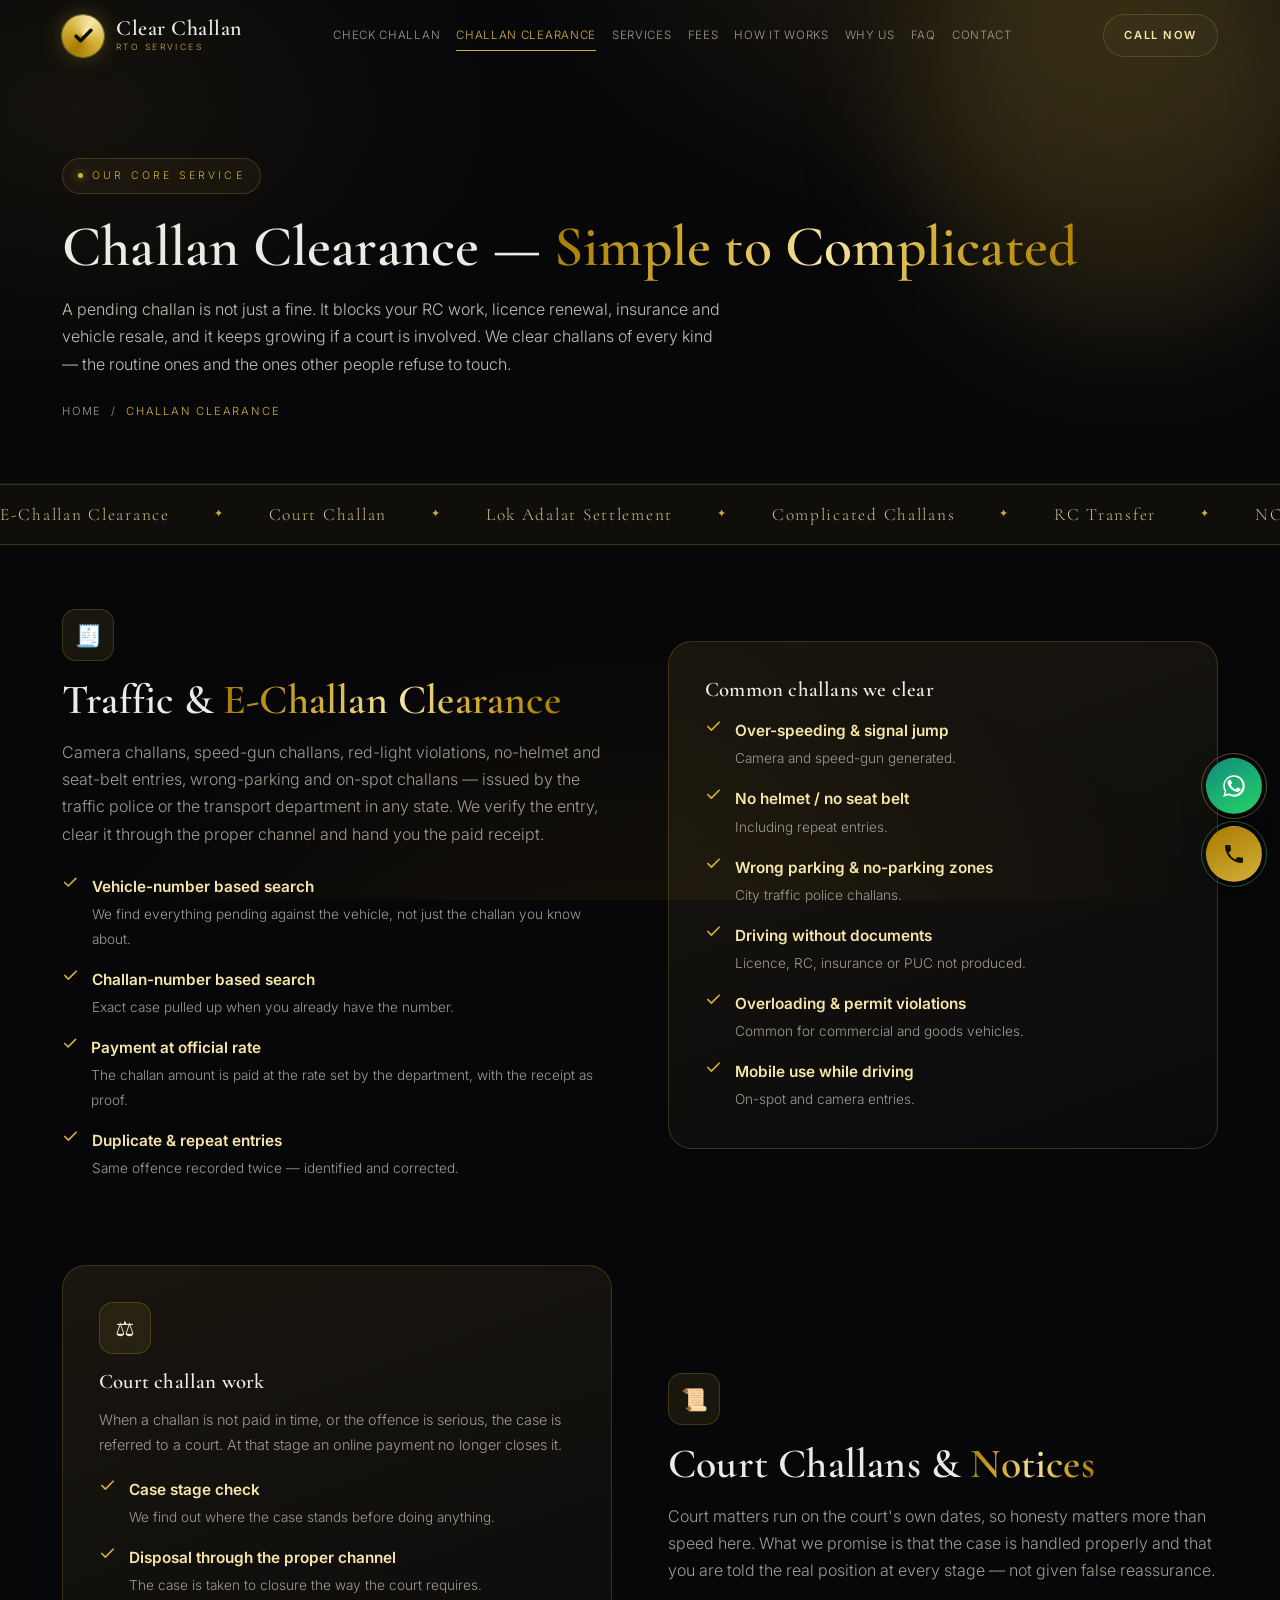
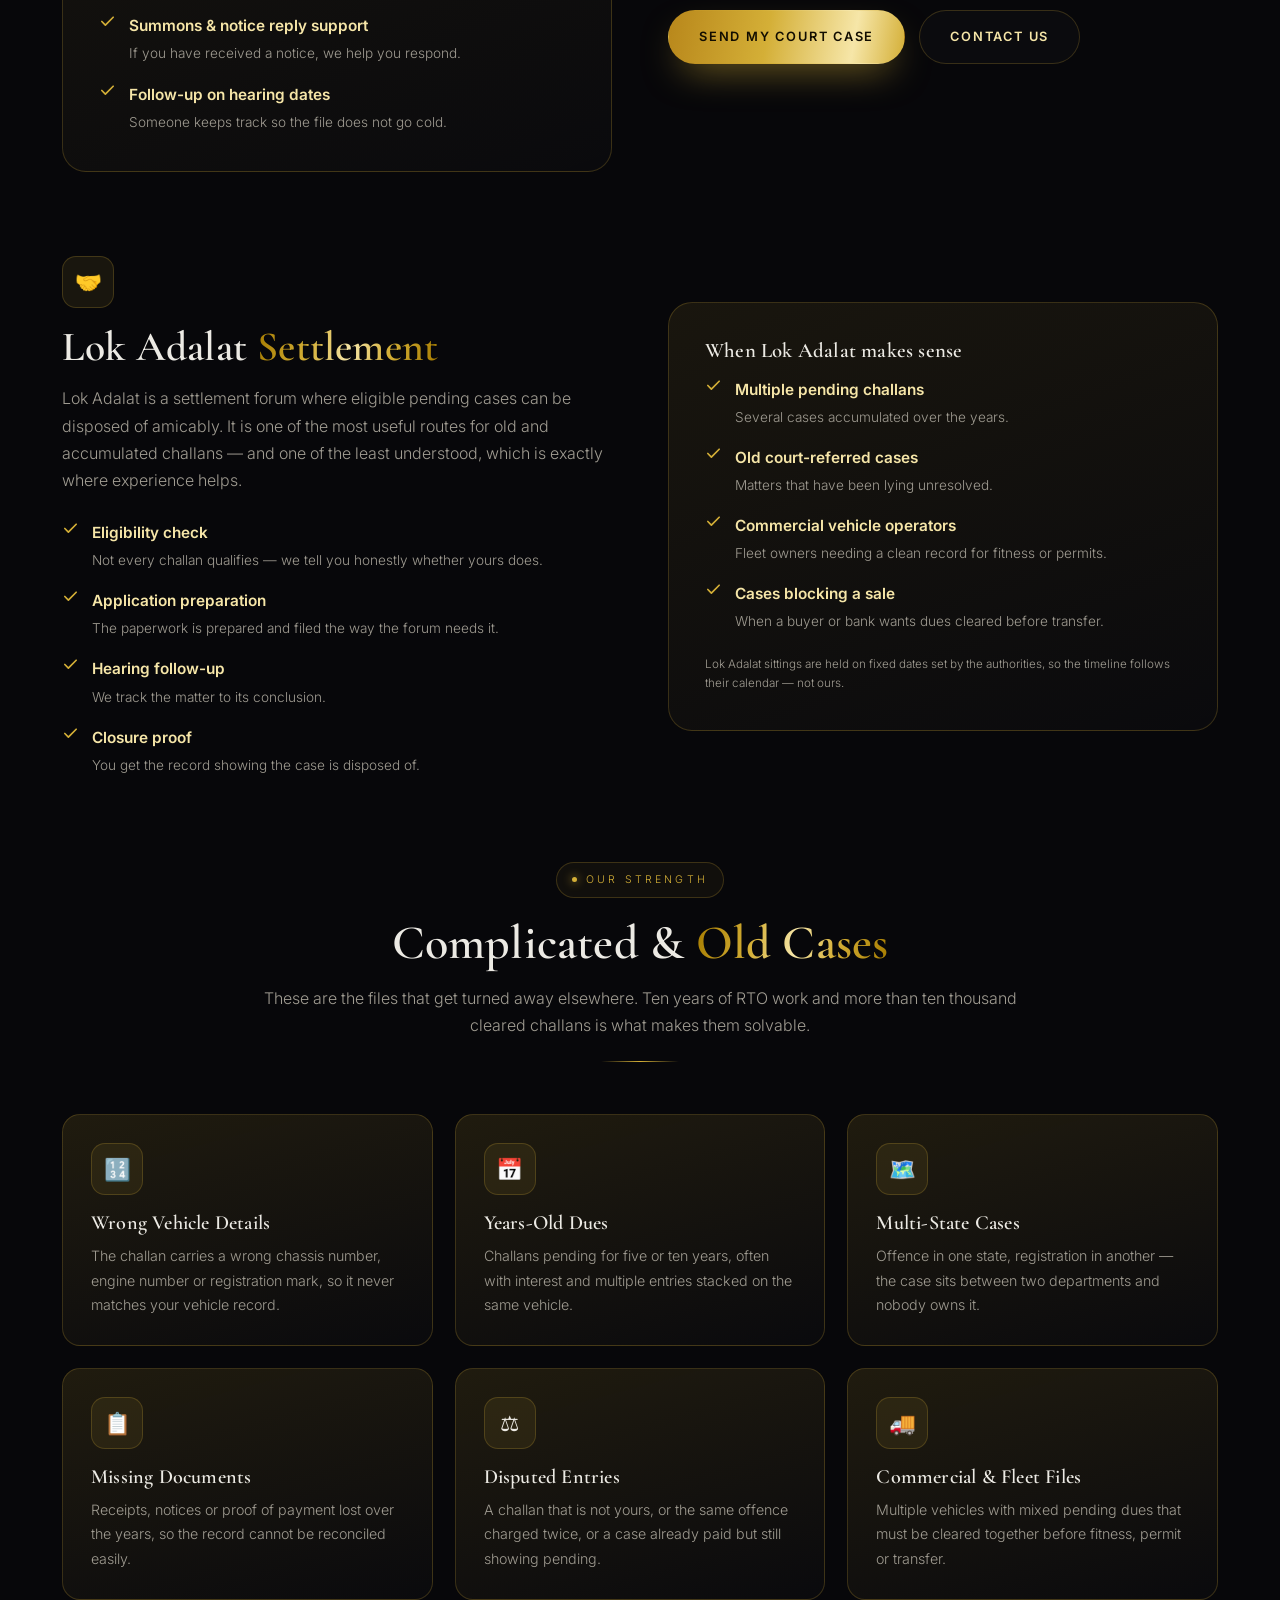
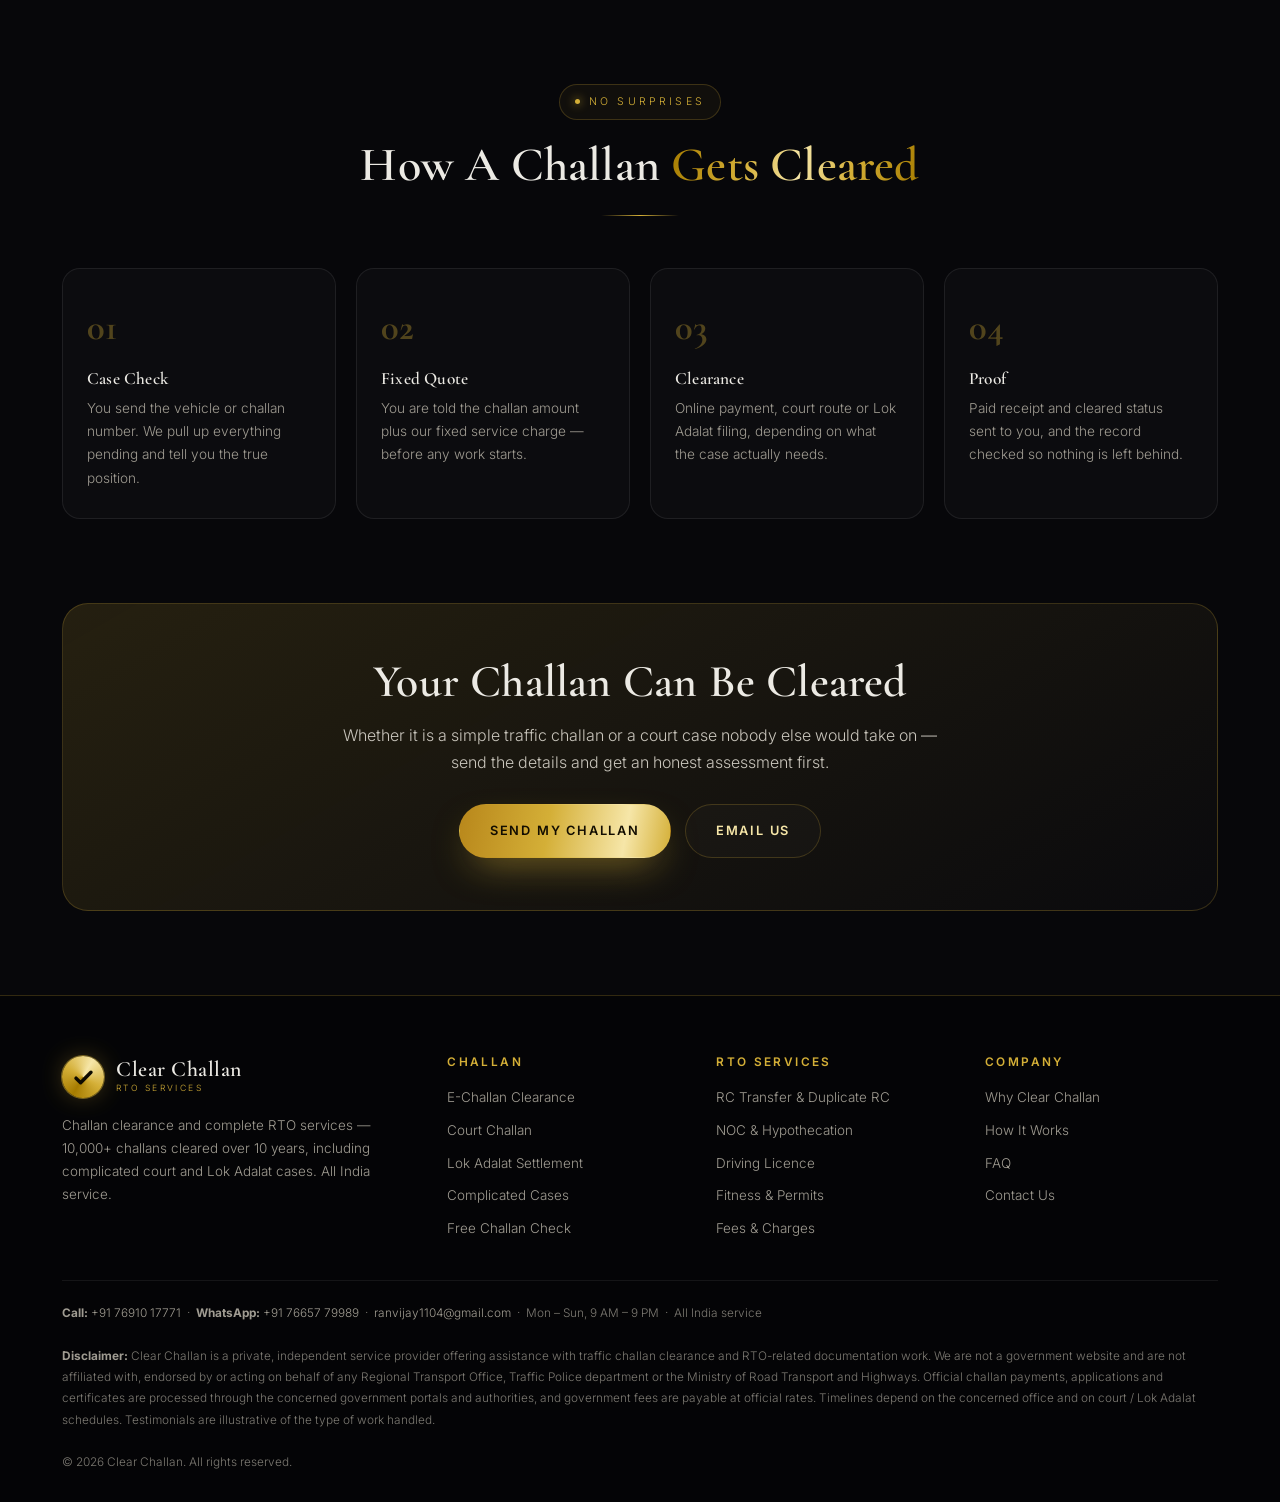
==== commit 513c77e7: "Add files via upload" ====
--- a/challan-clearance.html
+++ b/challan-clearance.html
@@ -84,7 +84,7 @@
       <h2 style="font-size:clamp(1.7rem,3.8vw,2.6rem);margin:14px 0 14px">Court Challans &amp; <span class="gold">Notices</span></h2>
       <p style="color:var(--muted)">Court matters run on the court's own dates, so honesty matters more than speed here. What we promise is that the case is handled properly and that you are told the real position at every stage — not given false reassurance.</p>
       <div style="display:flex;flex-wrap:wrap;gap:14px;margin-top:26px">
-        <a class="btn btn-gold" href="https://wa.me/917691017771?text=Hi%2C%20I%20have%20a%20court%20challan%20case.%20Details%3A" target="_blank" rel="noopener">Send My Court Case</a>
+        <a class="btn btn-gold" href="https://wa.me/917665779989?text=Hi%2C%20I%20have%20a%20court%20challan%20case.%20Details%3A" target="_blank" rel="noopener">Send My Court Case</a>
         <a class="btn btn-ghost" href="contact.html">Contact Us</a>
       </div>
     </div>
@@ -158,13 +158,13 @@
     <div class="band rv">
       <h2>Your Challan Can Be Cleared</h2>
       <p>Whether it is a simple traffic challan or a court case nobody else would take on — send the details and get an honest assessment first.</p>
-      <div class="band-actions"><a class="btn btn-gold" href="https://wa.me/917691017771?text=Hi%2C%20I%20need%20a%20challan%20cleared.%20Details%3A" target="_blank" rel="noopener">Send My Challan</a><a class="btn btn-ghost" href="mailto:ranvijay1104@gmail.com">Email Us</a></div>
+      <div class="band-actions"><a class="btn btn-gold" href="https://wa.me/917665779989?text=Hi%2C%20I%20need%20a%20challan%20cleared.%20Details%3A" target="_blank" rel="noopener">Send My Challan</a><a class="btn btn-ghost" href="mailto:ranvijay1104@gmail.com">Email Us</a></div>
     </div>
   </div>
 </section>
 
 <div class="floats">
-  <a class="fbtn wa" href="https://wa.me/917691017771" target="_blank" rel="noopener" aria-label="WhatsApp" title="WhatsApp us">
+  <a class="fbtn wa" href="https://wa.me/917665779989?text=Hello%20Clear%20Challan%2C%20I%20visited%20your%20website%20and%20need%20help%20with%20challan%20clearance%20%2F%20RTO%20service.%20Please%20assist%20me." target="_blank" rel="noopener" aria-label="WhatsApp" title="WhatsApp us">
     <svg width="26" height="26" viewBox="0 0 24 24" fill="#fff"><path d="M17.47 14.38c-.3-.15-1.76-.87-2.03-.97-.27-.1-.47-.15-.67.15-.2.3-.77.97-.95 1.17-.17.2-.35.22-.65.07-.3-.15-1.26-.46-2.4-1.48-.89-.79-1.49-1.77-1.66-2.07-.17-.3-.02-.46.13-.61.15-.15.33-.4.5-.6.16-.2.22-.33.33-.55.11-.22.05-.41-.03-.56-.07-.15-.67-1.61-.92-2.2-.24-.58-.49-.5-.67-.51h-.57c-.2 0-.52.07-.79.37-.27.3-1.04 1.02-1.04 2.48 0 1.46 1.06 2.87 1.21 3.07.15.2 2.09 3.2 5.07 4.48.71.31 1.26.49 1.69.62.71.23 1.36.2 1.87.12.57-.09 1.76-.72 2.01-1.41.25-.7.25-1.29.17-1.41-.07-.13-.27-.2-.57-.35zM12.04 2C6.58 2 2.13 6.45 2.13 11.91c0 1.75.46 3.46 1.32 4.96L2 22l5.25-1.38c1.45.79 3.08 1.21 4.79 1.21 5.46 0 9.91-4.45 9.91-9.91S17.5 2 12.04 2zm0 18.13c-1.55 0-3.07-.42-4.4-1.2l-.32-.19-3.26.86.87-3.18-.21-.33a8.19 8.19 0 01-1.26-4.38c0-4.54 3.7-8.23 8.24-8.23 4.54 0 8.23 3.69 8.23 8.23 0 4.54-3.69 8.22-8.23 8.22z"/></svg>
   </a>
   <a class="fbtn call" href="tel:+917691017771" aria-label="Call" title="Call us">
@@ -212,7 +212,8 @@
       </div>
     </div>
     <div class="disc">
-      <b>Contact:</b> <a href="tel:+917691017771" style="color:#a09c92">+91 76910 17771</a> &nbsp;·&nbsp;
+      <b>Call:</b> <a href="tel:+917691017771" style="color:#a09c92">+91 76910 17771</a> &nbsp;·&nbsp;
+      <b>WhatsApp:</b> <a href="https://wa.me/917665779989?text=Hello%20Clear%20Challan%2C%20I%20visited%20your%20website%20and%20need%20help%20with%20challan%20clearance%20%2F%20RTO%20service.%20Please%20assist%20me." target="_blank" rel="noopener" style="color:#a09c92">+91 76657 79989</a> &nbsp;·&nbsp;
       <a href="mailto:ranvijay1104@gmail.com" style="color:#a09c92">ranvijay1104@gmail.com</a> &nbsp;·&nbsp; Mon – Sun, 9 AM – 9 PM &nbsp;·&nbsp; All India service
       <br><br>
       <b>Disclaimer:</b> Clear Challan is a private, independent service provider offering assistance with traffic challan
@@ -293,7 +294,7 @@
     if(v.length<4){ cinp.focus(); cinp.style.borderColor='#ff9d9d'; return; }
     cinp.style.borderColor='';
     var t='*Free Challan Check Request*%0A%0AVehicle / Challan Number: '+encodeURIComponent(v)+'%0A%0APlease check the pending challans and send me the details.';
-    window.open('https://wa.me/917691017771?text='+t,'_blank');
+    window.open('https://wa.me/917665779989?text='+t,'_blank');
   }
   if(cbtn&&cinp){
     cbtn.addEventListener('click',runCheck);
@@ -321,7 +322,7 @@
                '%0A*Details:* '+encodeURIComponent(body||'-');
       msg.style.color='';
       msg.textContent='Opening WhatsApp with your details ready to send...';
-      window.open('https://wa.me/917691017771?text='+text,'_blank');
+      window.open('https://wa.me/917665779989?text='+text,'_blank');
       form.reset();
     });
   }
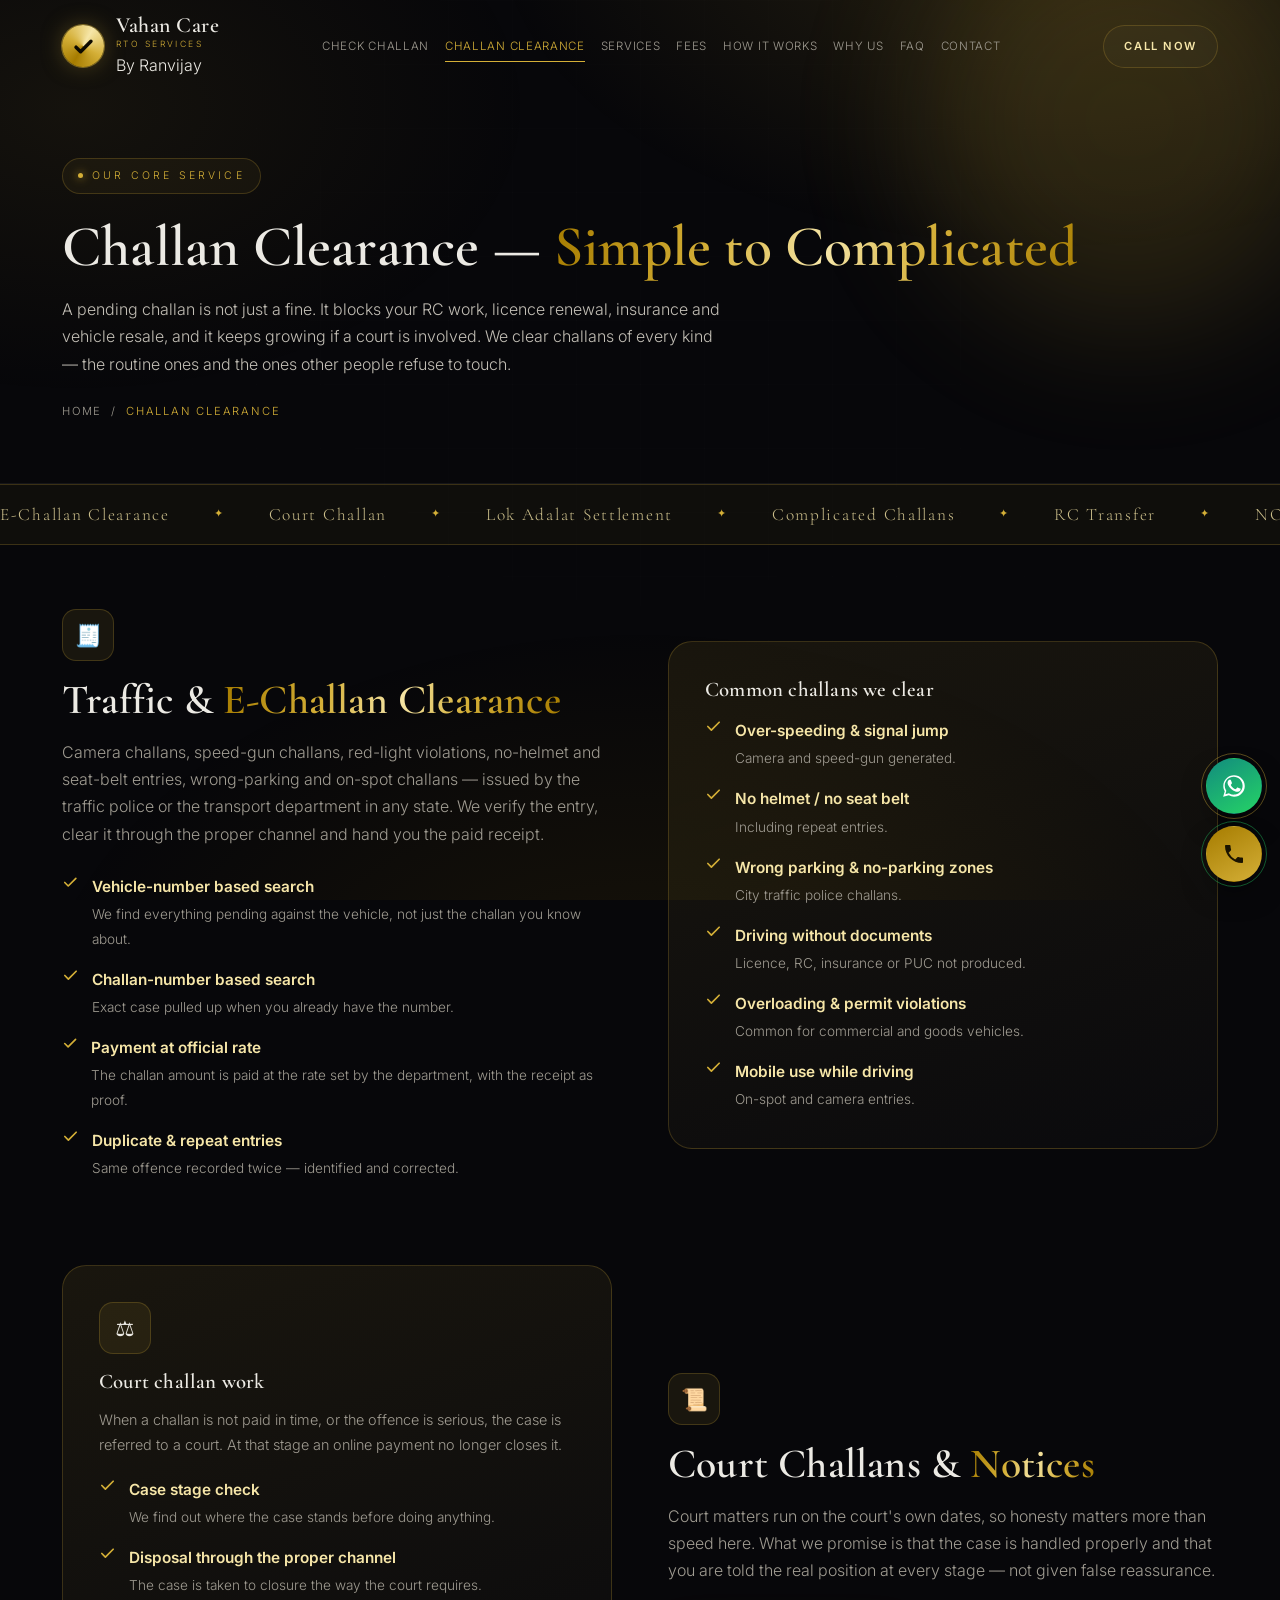
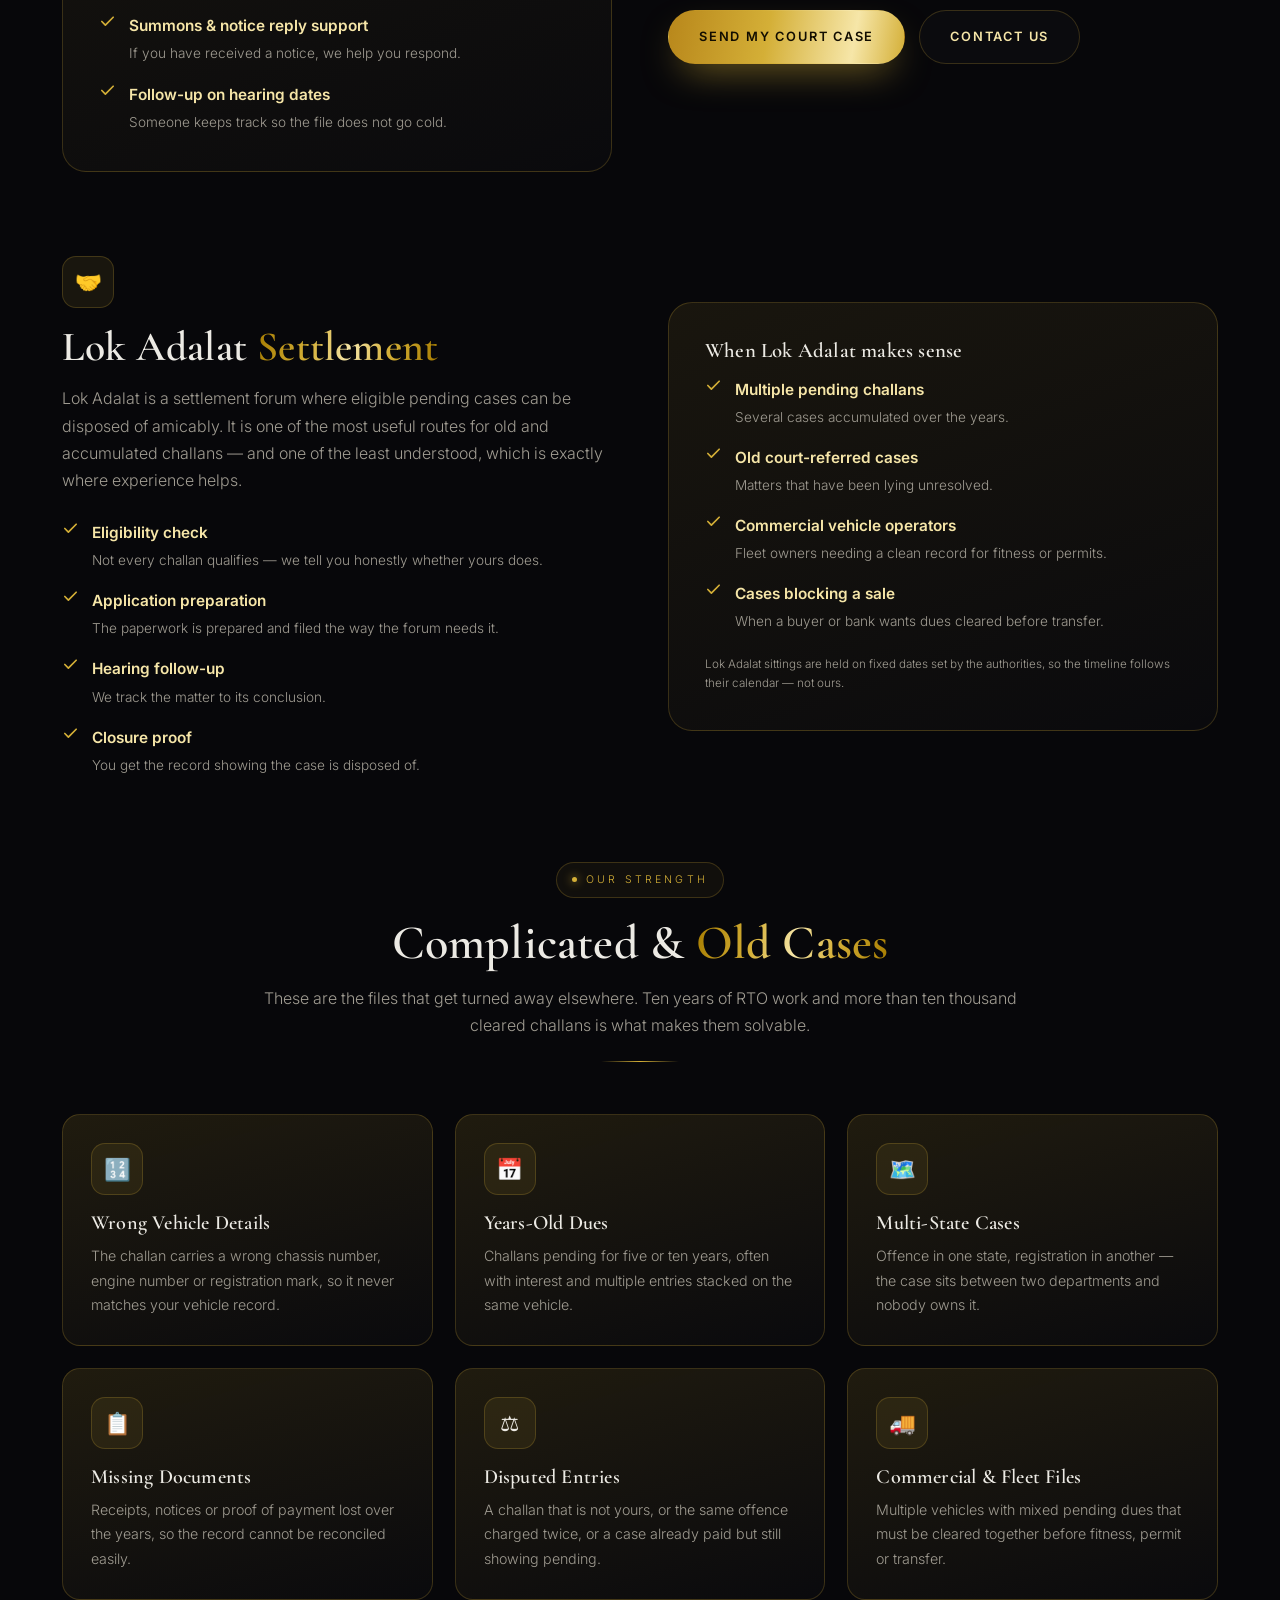
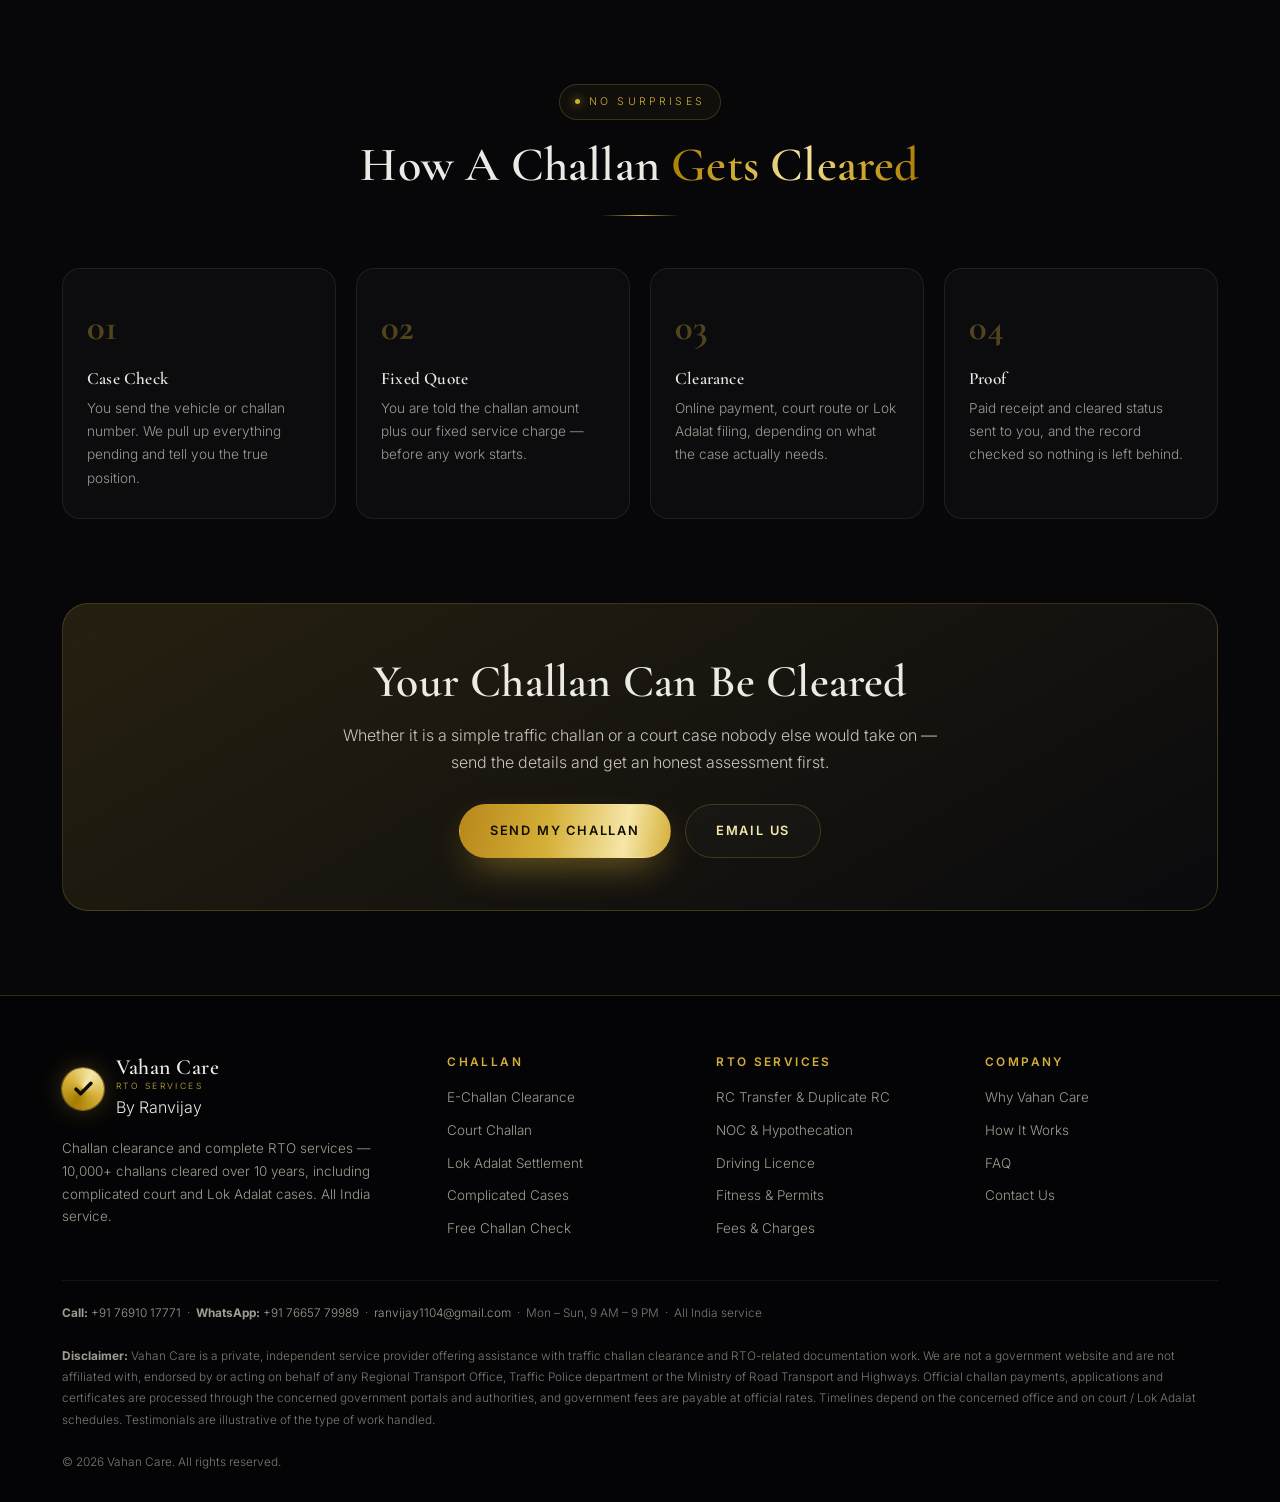
==== commit 6c8b28a0: "Update challan-clearance.html to Vahan Care - By Ranvijay" ====
--- a/challan-clearance.html
+++ b/challan-clearance.html
@@ -1,24 +1,35 @@
 <!DOCTYPE html>
 <html lang="en">
 <head>
+<!-- Google Tag Manager -->
+<script>(function(w,d,s,l,i){w[l]=w[l]||[];w[l].push({'gtm.start':
+new Date().getTime(),event:'gtm.js'});var f=d.getElementsByTagName(s)[0],
+j=d.createElement(s),dl=l!='dataLayer'?'&l='+l:'';j.async=true;j.src=
+'https://www.googletagmanager.com/gtm.js?id='+i+dl;f.parentNode.insertBefore(j,f);
+})(window,document,'script','dataLayer','GTM-WB68XGLC');</script>
+<!-- End Google Tag Manager -->
 <meta charset="UTF-8" />
 <meta name="viewport" content="width=device-width, initial-scale=1.0" />
-<title>Challan Clearance — E-Challan, Court & Lok Adalat Challans | Clear Challan</title>
+<title>Challan Clearance — E-Challan, Court & Lok Adalat Challans | Vahan Care</title>
 <meta name="description" content="Challan clearance specialists: traffic e-challan, court challans, Lok Adalat settlement and complicated old or multi-state challans. 10,000+ challans cleared over 10 years. All India service." />
 <link rel="preconnect" href="https://fonts.googleapis.com">
 <link rel="preconnect" href="https://fonts.gstatic.com" crossorigin>
-<link href="https://fonts.googleapis.com/css2?family=Cormorant+Garamond:wght@500;600;700&family=Inter:wght@300;400;500;600;700&display=swap" rel="stylesheet">
+<link href="https://fonts.googleapis.com/css2?family=Cormorant+Garamond:ital,wght@0,500;0,600;0,700;1,500;1,600;1,700&family=Inter:wght@300;400;500;600;700&family=Playfair+Display:ital,wght@1,500;1,600;1,700&display=swap" rel="stylesheet">
 <link rel="icon" href="data:image/svg+xml,<svg xmlns='http://www.w3.org/2000/svg' viewBox='0 0 100 100'><circle cx='50' cy='50' r='46' fill='%23d4af37'/><path d='M28 52l15 15 29-32' stroke='%230d0a00' stroke-width='11' fill='none' stroke-linecap='round' stroke-linejoin='round'/></svg>">
 <link rel="stylesheet" href="style.css">
 <script>document.documentElement.classList.add('js');</script>
 </head>
 <body>
+<!-- Google Tag Manager (noscript) -->
+<noscript><iframe src="https://www.googletagmanager.com/ns.html?id=GTM-WB68XGLC"
+height="0" width="0" style="display:none;visibility:hidden"></iframe></noscript>
+<!-- End Google Tag Manager (noscript) -->
 
 <header id="top">
   <div class="wrap nav">
-    <a class="brand" href="index.html" aria-label="Clear Challan home">
+    <a class="brand" href="index.html" aria-label="Vahan Care home">
       <div class="seal"><svg viewBox="0 0 24 24" aria-hidden="true"><path d="M4.2 12.7l4.8 4.8L19.8 6.5" stroke="#0d0a00" stroke-width="3.6" fill="none" stroke-linecap="round" stroke-linejoin="round"/></svg></div>
-      <div><b>Clear Challan</b><small>RTO Services</small></div>
+      <div><b>Vahan Care</b><small>RTO Services</small><span class="by-line">By Ranvijay</span></div>
     </a>
     <nav class="nav-links" id="menu"><a href="check-challan.html">Check Challan</a><a href="challan-clearance.html" class="active">Challan Clearance</a><a href="services.html">Services</a><a href="fees.html">Fees</a><a href="how-it-works.html">How It Works</a><a href="why-us.html">Why Us</a><a href="faq.html">FAQ</a><a href="contact.html">Contact</a></nav>
     <div class="nav-cta">
@@ -164,7 +175,7 @@
 </section>
 
 <div class="floats">
-  <a class="fbtn wa" href="https://wa.me/917665779989?text=Hello%20Clear%20Challan%2C%20I%20visited%20your%20website%20and%20need%20help%20with%20challan%20clearance%20%2F%20RTO%20service.%20Please%20assist%20me." target="_blank" rel="noopener" aria-label="WhatsApp" title="WhatsApp us">
+  <a class="fbtn wa" href="https://wa.me/917665779989?text=Hello%20Vahan%20Care%2C%20I%20visited%20your%20website%20and%20need%20help%20with%20challan%20clearance%20%2F%20RTO%20service.%20Please%20assist%20me." target="_blank" rel="noopener" aria-label="WhatsApp" title="WhatsApp us">
     <svg width="26" height="26" viewBox="0 0 24 24" fill="#fff"><path d="M17.47 14.38c-.3-.15-1.76-.87-2.03-.97-.27-.1-.47-.15-.67.15-.2.3-.77.97-.95 1.17-.17.2-.35.22-.65.07-.3-.15-1.26-.46-2.4-1.48-.89-.79-1.49-1.77-1.66-2.07-.17-.3-.02-.46.13-.61.15-.15.33-.4.5-.6.16-.2.22-.33.33-.55.11-.22.05-.41-.03-.56-.07-.15-.67-1.61-.92-2.2-.24-.58-.49-.5-.67-.51h-.57c-.2 0-.52.07-.79.37-.27.3-1.04 1.02-1.04 2.48 0 1.46 1.06 2.87 1.21 3.07.15.2 2.09 3.2 5.07 4.48.71.31 1.26.49 1.69.62.71.23 1.36.2 1.87.12.57-.09 1.76-.72 2.01-1.41.25-.7.25-1.29.17-1.41-.07-.13-.27-.2-.57-.35zM12.04 2C6.58 2 2.13 6.45 2.13 11.91c0 1.75.46 3.46 1.32 4.96L2 22l5.25-1.38c1.45.79 3.08 1.21 4.79 1.21 5.46 0 9.91-4.45 9.91-9.91S17.5 2 12.04 2zm0 18.13c-1.55 0-3.07-.42-4.4-1.2l-.32-.19-3.26.86.87-3.18-.21-.33a8.19 8.19 0 01-1.26-4.38c0-4.54 3.7-8.23 8.24-8.23 4.54 0 8.23 3.69 8.23 8.23 0 4.54-3.69 8.22-8.23 8.22z"/></svg>
   </a>
   <a class="fbtn call" href="tel:+917691017771" aria-label="Call" title="Call us">
@@ -175,9 +186,9 @@
   <div class="wrap">
     <div class="f-grid">
       <div>
-        <a class="brand" href="index.html" style="margin-bottom:16px">
+        <a class="brand" href="index.html" style="margin-bottom:16px" aria-label="Vahan Care home">
           <div class="seal"><svg viewBox="0 0 24 24" aria-hidden="true"><path d="M4.2 12.7l4.8 4.8L19.8 6.5" stroke="#0d0a00" stroke-width="3.6" fill="none" stroke-linecap="round" stroke-linejoin="round"/></svg></div>
-          <div><b>Clear Challan</b><small>RTO Services</small></div>
+          <div><b>Vahan Care</b><small>RTO Services</small><span class="by-line">By Ranvijay</span></div>
         </a>
         <p>Challan clearance and complete RTO services — 10,000+ challans cleared over 10 years, including complicated court and Lok Adalat cases. All India service.</p>
       </div>
@@ -204,7 +215,7 @@
       <div>
         <h4>Company</h4>
         <ul>
-          <li><a href="why-us.html">Why Clear Challan</a></li>
+          <li><a href="why-us.html">Why Vahan Care</a></li>
           <li><a href="how-it-works.html">How It Works</a></li>
           <li><a href="faq.html">FAQ</a></li>
           <li><a href="contact.html">Contact Us</a></li>
@@ -213,17 +224,17 @@
     </div>
     <div class="disc">
       <b>Call:</b> <a href="tel:+917691017771" style="color:#a09c92">+91 76910 17771</a> &nbsp;·&nbsp;
-      <b>WhatsApp:</b> <a href="https://wa.me/917665779989?text=Hello%20Clear%20Challan%2C%20I%20visited%20your%20website%20and%20need%20help%20with%20challan%20clearance%20%2F%20RTO%20service.%20Please%20assist%20me." target="_blank" rel="noopener" style="color:#a09c92">+91 76657 79989</a> &nbsp;·&nbsp;
+      <b>WhatsApp:</b> <a href="https://wa.me/917665779989?text=Hello%20Vahan%20Care%2C%20I%20visited%20your%20website%20and%20need%20help%20with%20challan%20clearance%20%2F%20RTO%20service.%20Please%20assist%20me." target="_blank" rel="noopener" style="color:#a09c92">+91 76657 79989</a> &nbsp;·&nbsp;
       <a href="mailto:ranvijay1104@gmail.com" style="color:#a09c92">ranvijay1104@gmail.com</a> &nbsp;·&nbsp; Mon – Sun, 9 AM – 9 PM &nbsp;·&nbsp; All India service
       <br><br>
-      <b>Disclaimer:</b> Clear Challan is a private, independent service provider offering assistance with traffic challan
+      <b>Disclaimer:</b> Vahan Care is a private, independent service provider offering assistance with traffic challan
       clearance and RTO-related documentation work. We are not a government website and are not affiliated with, endorsed by
       or acting on behalf of any Regional Transport Office, Traffic Police department or the Ministry of Road Transport and
       Highways. Official challan payments, applications and certificates are processed through the concerned government
       portals and authorities, and government fees are payable at official rates. Timelines depend on the concerned office
       and on court / Lok Adalat schedules. Testimonials are illustrative of the type of work handled.
       <br><br>
-      &copy; <span id="yr">2026</span> Clear Challan. All rights reserved.
+      &copy; <span id="yr">2026</span> Vahan Care. All rights reserved.
     </div>
   </div>
 </footer>
@@ -317,7 +328,7 @@
         msg.textContent='Please enter your name and a valid 10-digit mobile number.';
         return;
       }
-      var text='*New Enquiry - Clear Challan*%0A%0A*Name:* '+encodeURIComponent(name)+'%0A*Mobile:* '+encodeURIComponent(phone)+
+      var text='*New Enquiry - Vahan Care*%0A%0A*Name:* '+encodeURIComponent(name)+'%0A*Mobile:* '+encodeURIComponent(phone)+
                '%0A*Vehicle/Challan No:* '+encodeURIComponent(vno||'-')+'%0A*Service:* '+encodeURIComponent(service)+
                '%0A*Details:* '+encodeURIComponent(body||'-');
       msg.style.color='';
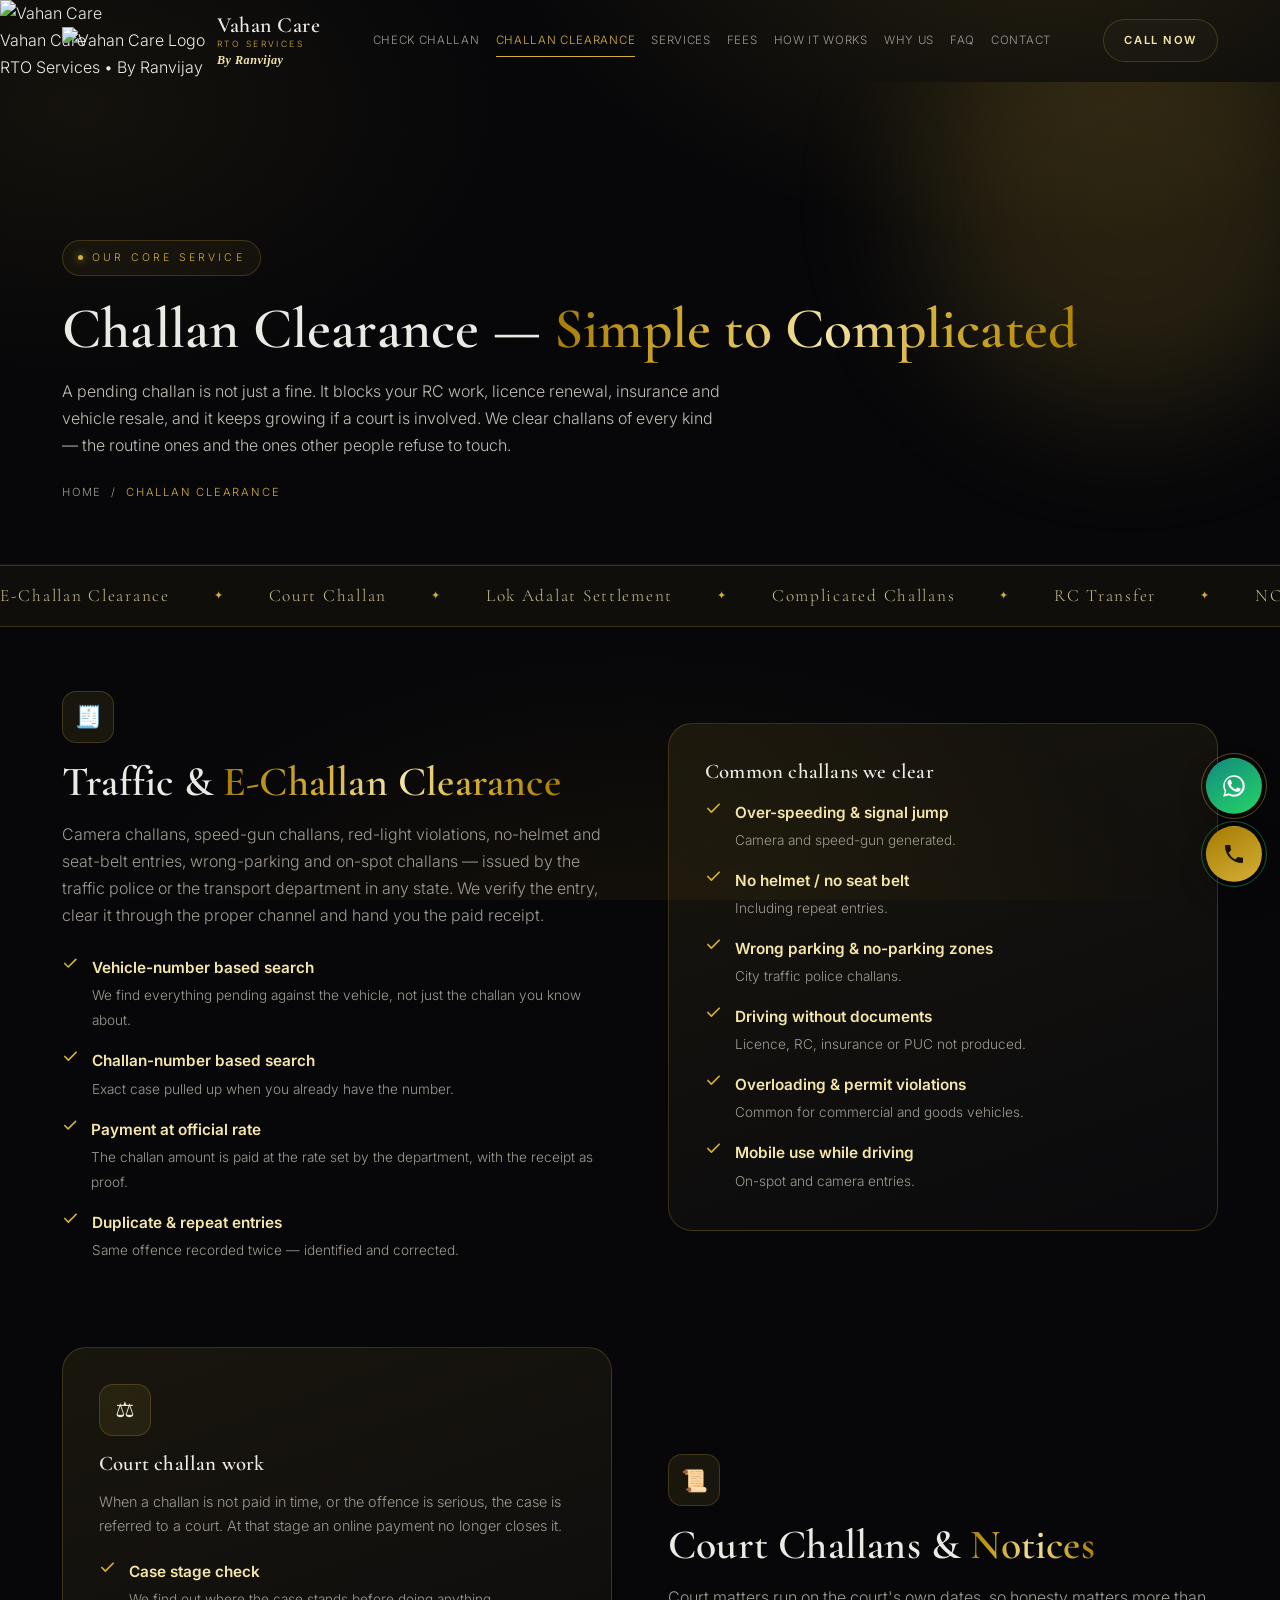
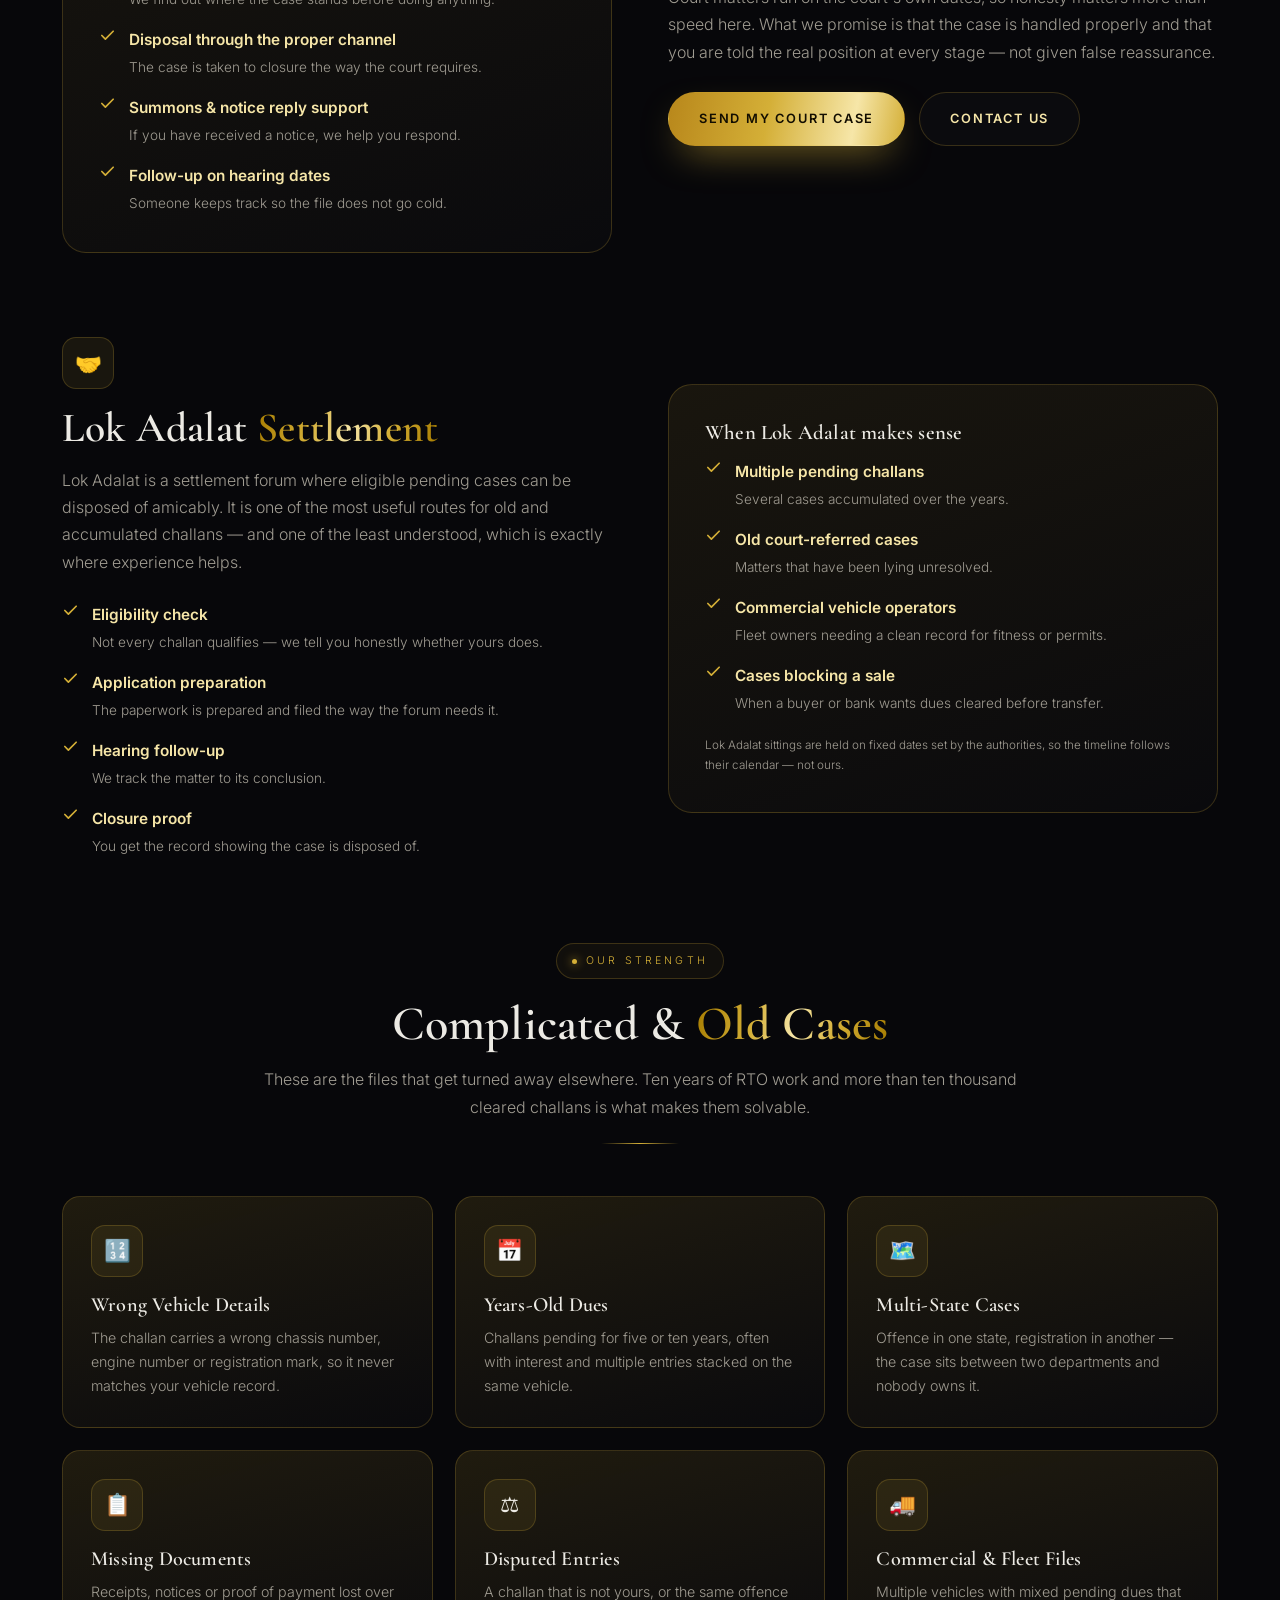
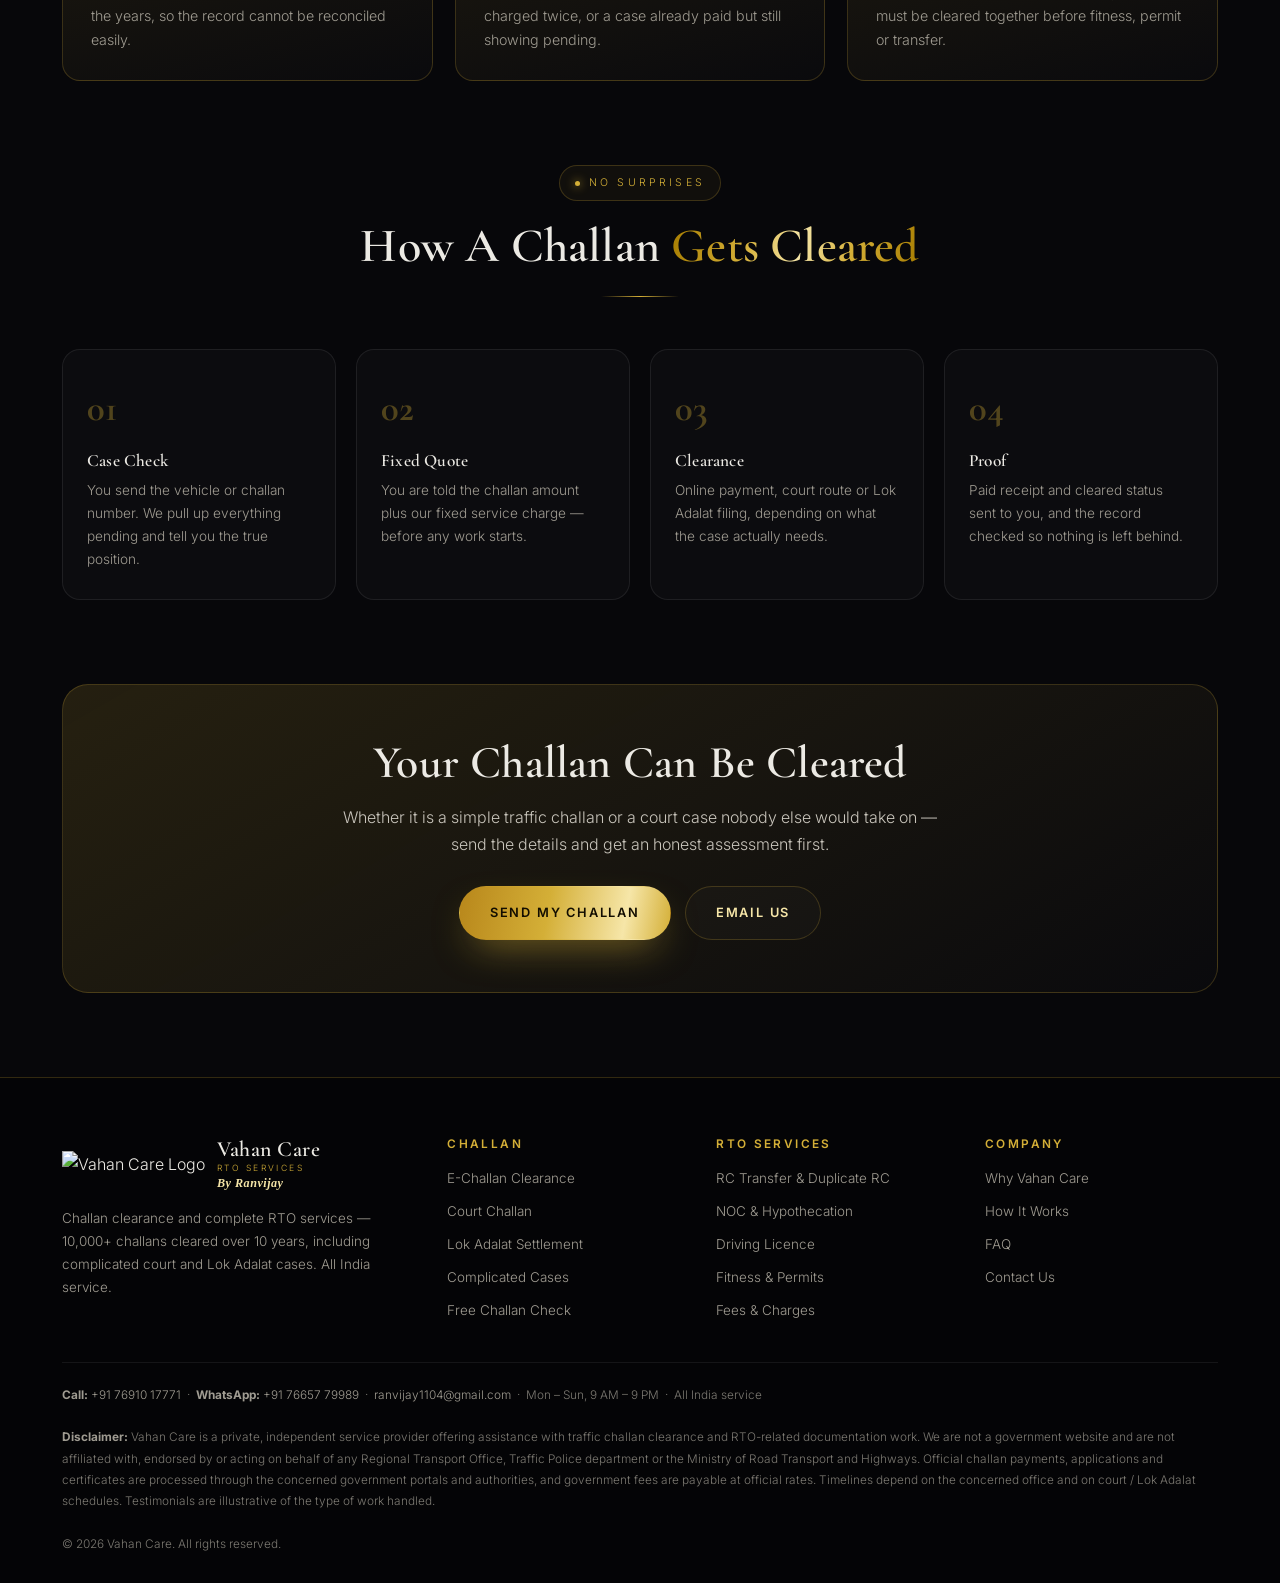
==== commit c4e76a5b: "Add official logo & luxury entrance animation to challan-clearance.html" ====
--- a/challan-clearance.html
+++ b/challan-clearance.html
@@ -15,7 +15,7 @@
 <link rel="preconnect" href="https://fonts.googleapis.com">
 <link rel="preconnect" href="https://fonts.gstatic.com" crossorigin>
 <link href="https://fonts.googleapis.com/css2?family=Cormorant+Garamond:ital,wght@0,500;0,600;0,700;1,500;1,600;1,700&family=Inter:wght@300;400;500;600;700&family=Playfair+Display:ital,wght@1,500;1,600;1,700&display=swap" rel="stylesheet">
-<link rel="icon" href="data:image/svg+xml,<svg xmlns='http://www.w3.org/2000/svg' viewBox='0 0 100 100'><circle cx='50' cy='50' r='46' fill='%23d4af37'/><path d='M28 52l15 15 29-32' stroke='%230d0a00' stroke-width='11' fill='none' stroke-linecap='round' stroke-linejoin='round'/></svg>">
+<link rel="icon" type="image/jpeg" href="logo.jpg">
 <link rel="stylesheet" href="style.css">
 <script>document.documentElement.classList.add('js');</script>
 </head>
@@ -25,10 +25,26 @@
 height="0" width="0" style="display:none;visibility:hidden"></iframe></noscript>
 <!-- End Google Tag Manager (noscript) -->
 
+<!-- Premium Entrance Animation -->
+<div id="vc-preloader" class="vc-preloader" aria-hidden="true">
+  <div class="vc-loader-glow"></div>
+  <div class="vc-loader-content">
+    <div class="vc-logo-frame">
+      <img src="logo.jpg" alt="Vahan Care" class="vc-loader-logo">
+      <div class="vc-logo-shimmer"></div>
+    </div>
+    <div class="vc-loader-text">
+      <div class="vc-loader-title">Vahan Care</div>
+      <div class="vc-loader-line"><span class="vc-loader-bar"></span></div>
+      <p class="vc-loader-sub">RTO Services <span class="vc-dot">&#8226;</span> By Ranvijay</p>
+    </div>
+  </div>
+</div>
+
 <header id="top">
   <div class="wrap nav">
     <a class="brand" href="index.html" aria-label="Vahan Care home">
-      <div class="seal"><svg viewBox="0 0 24 24" aria-hidden="true"><path d="M4.2 12.7l4.8 4.8L19.8 6.5" stroke="#0d0a00" stroke-width="3.6" fill="none" stroke-linecap="round" stroke-linejoin="round"/></svg></div>
+      <img src="logo.jpg" alt="Vahan Care Logo" class="brand-logo">
       <div><b>Vahan Care</b><small>RTO Services</small><span class="by-line">By Ranvijay</span></div>
     </a>
     <nav class="nav-links" id="menu"><a href="check-challan.html">Check Challan</a><a href="challan-clearance.html" class="active">Challan Clearance</a><a href="services.html">Services</a><a href="fees.html">Fees</a><a href="how-it-works.html">How It Works</a><a href="why-us.html">Why Us</a><a href="faq.html">FAQ</a><a href="contact.html">Contact</a></nav>
@@ -187,7 +203,7 @@
     <div class="f-grid">
       <div>
         <a class="brand" href="index.html" style="margin-bottom:16px" aria-label="Vahan Care home">
-          <div class="seal"><svg viewBox="0 0 24 24" aria-hidden="true"><path d="M4.2 12.7l4.8 4.8L19.8 6.5" stroke="#0d0a00" stroke-width="3.6" fill="none" stroke-linecap="round" stroke-linejoin="round"/></svg></div>
+          <img src="logo.jpg" alt="Vahan Care Logo" class="brand-logo">
           <div><b>Vahan Care</b><small>RTO Services</small><span class="by-line">By Ranvijay</span></div>
         </a>
         <p>Challan clearance and complete RTO services — 10,000+ challans cleared over 10 years, including complicated court and Lok Adalat cases. All India service.</p>
@@ -337,6 +353,28 @@
       form.reset();
     });
   }
+
+  // Premium entrance animation dismiss
+  var preloader = document.getElementById('vc-preloader');
+  if (preloader) {
+    var minElapsed = false, isLoaded = false;
+    function hidePreloader() {
+      if (!preloader || preloader.classList.contains('loaded')) return;
+      preloader.classList.add('loaded');
+      setTimeout(function(){
+        if (preloader && preloader.parentNode) { preloader.parentNode.removeChild(preloader); }
+      }, 900);
+    }
+    setTimeout(function(){
+      minElapsed = true;
+      if (isLoaded) hidePreloader();
+    }, 1500);
+    window.addEventListener('load', function(){
+      isLoaded = true;
+      if (minElapsed) hidePreloader();
+    });
+    setTimeout(hidePreloader, 3200);
+  }
 })();
 </script>
 </body>
--- a/style.css
+++ b/style.css
@@ -1,4 +1,4 @@
-/* ================= CLEAR CHALLAN — SHARED STYLESHEET ================= */
+/* ================= VAHAN CARE — SHARED STYLESHEET ================= */
 :root{
   --black:#07070a; --ink:#0c0c10; --ink-2:#12121a;
   --gold:#d4af37; --gold-2:#f6e6a8; --gold-3:#a67c00;
@@ -54,6 +54,7 @@
 .brand .seal svg{width:23px;height:23px}
 .brand b{font-family:'Cormorant Garamond',serif;font-size:1.36rem;letter-spacing:.5px;display:block;line-height:1.05;font-weight:600}
 .brand small{font-size:.54rem;letter-spacing:.28em;text-transform:uppercase;color:var(--gold);display:block}
+.brand .by-line{font-family:'Playfair Display','Cormorant Garamond',Georgia,serif;font-style:italic;font-size:.76rem;letter-spacing:.04em;color:var(--gold-2);display:block;line-height:1.15;margin-top:2px;font-weight:600}
 .nav-links{display:flex;align-items:center;gap:16px;font-size:.72rem;letter-spacing:.06em;text-transform:uppercase;color:var(--muted);flex-wrap:nowrap}
 .nav-links a{position:relative;transition:color .3s;padding:4px 0;white-space:nowrap}
 .nav-links a:hover{color:var(--gold-2)}
